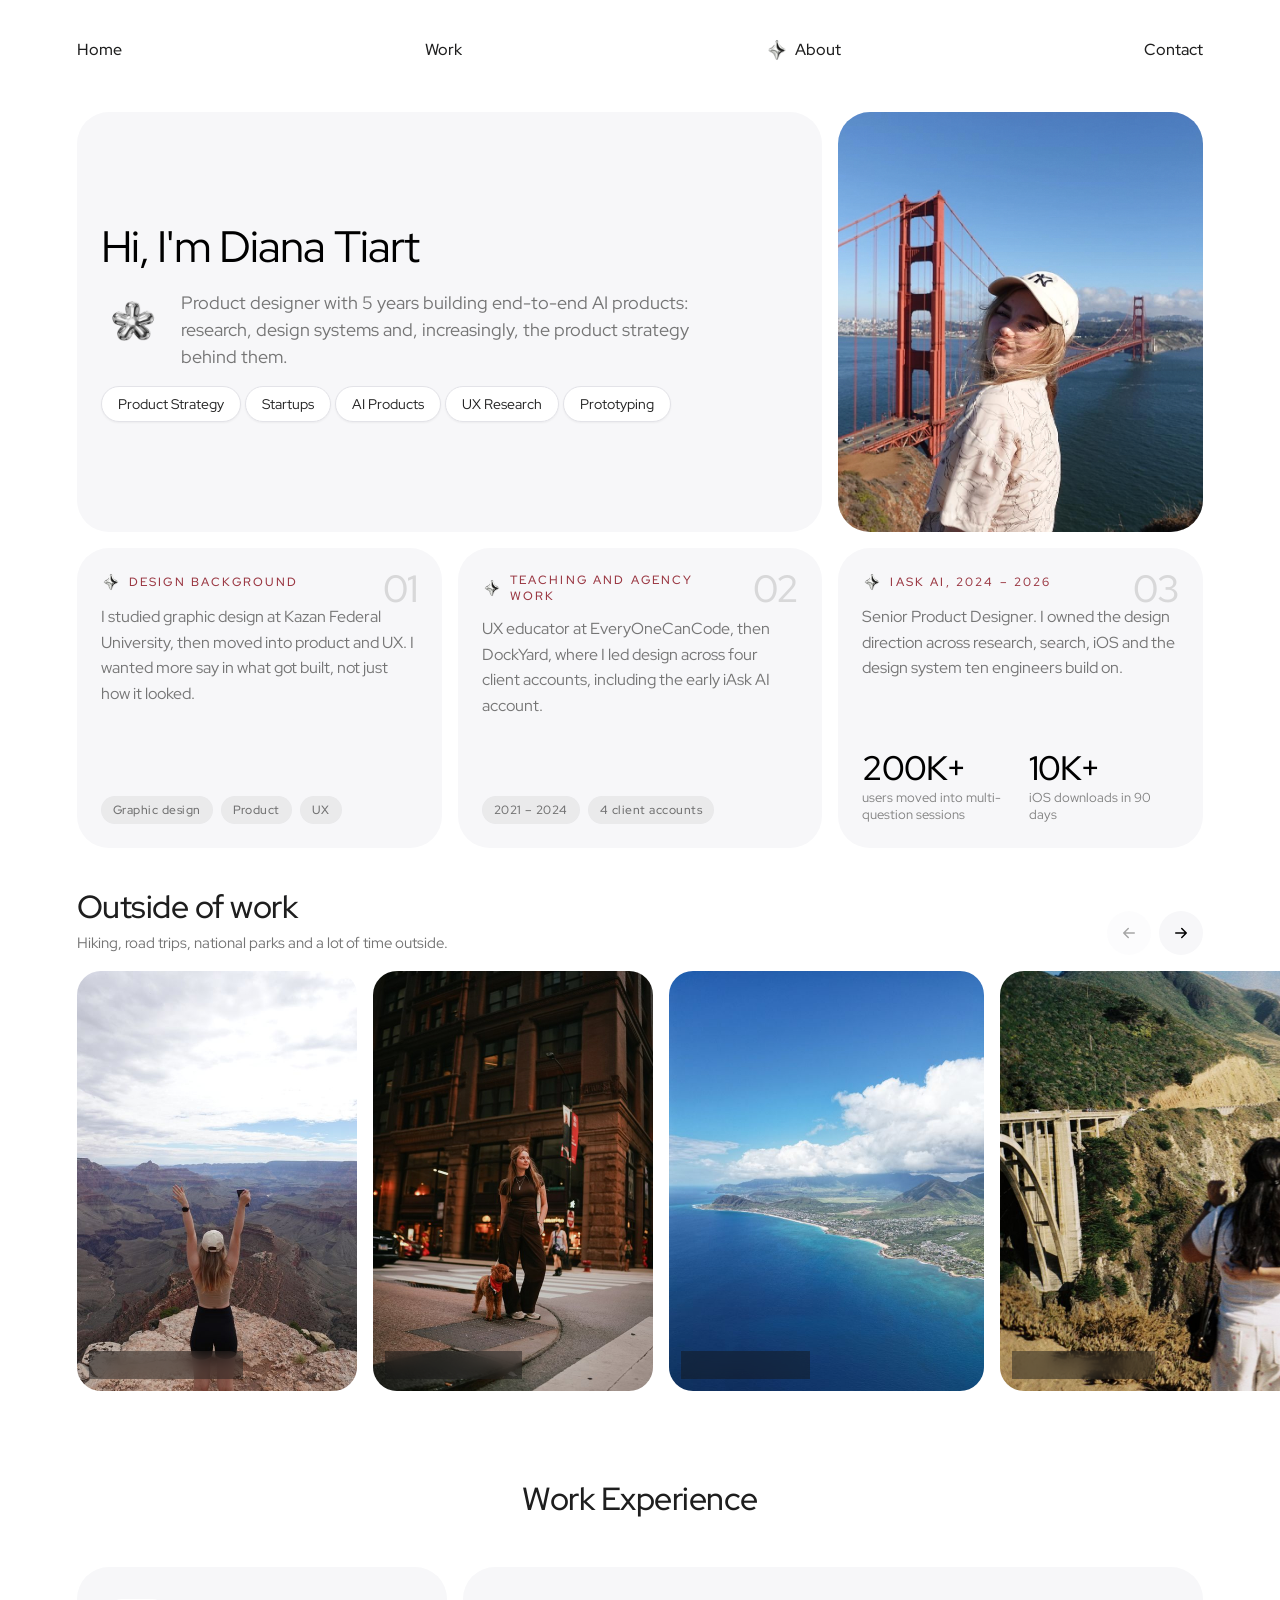
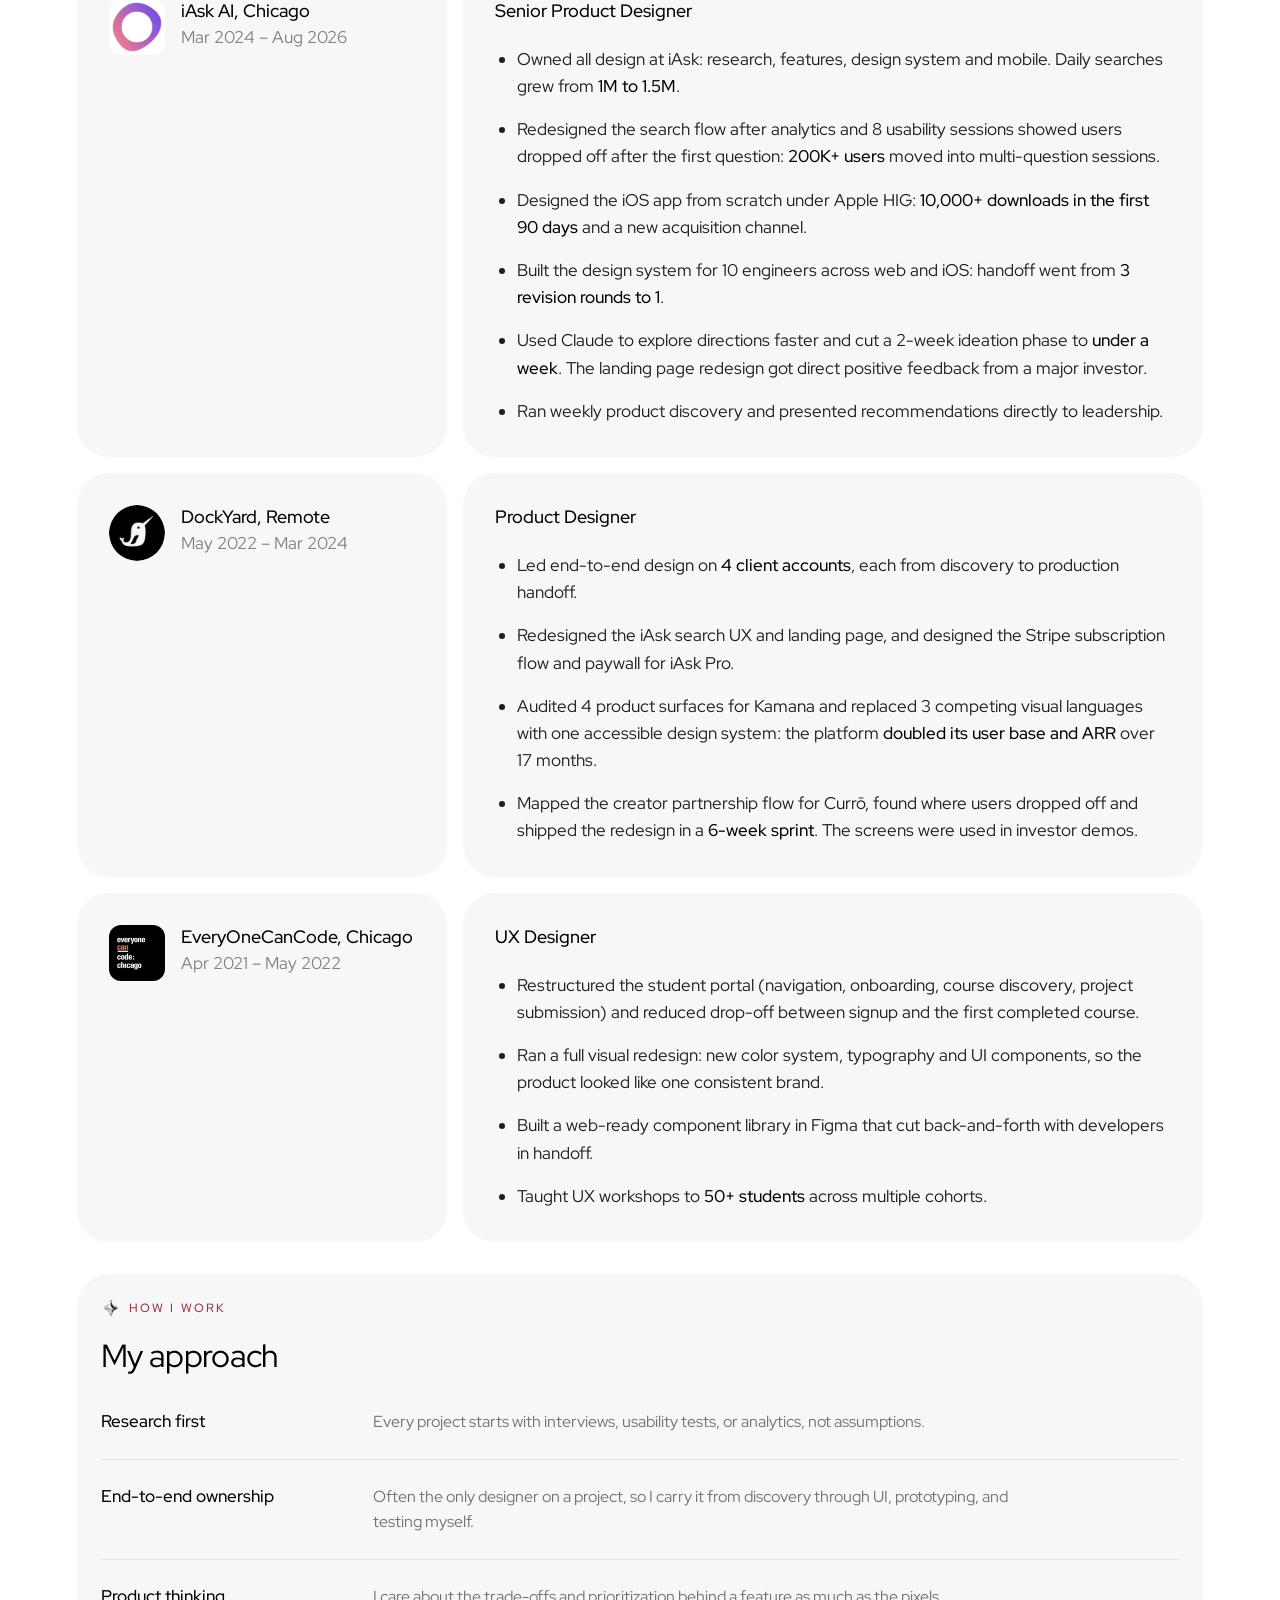
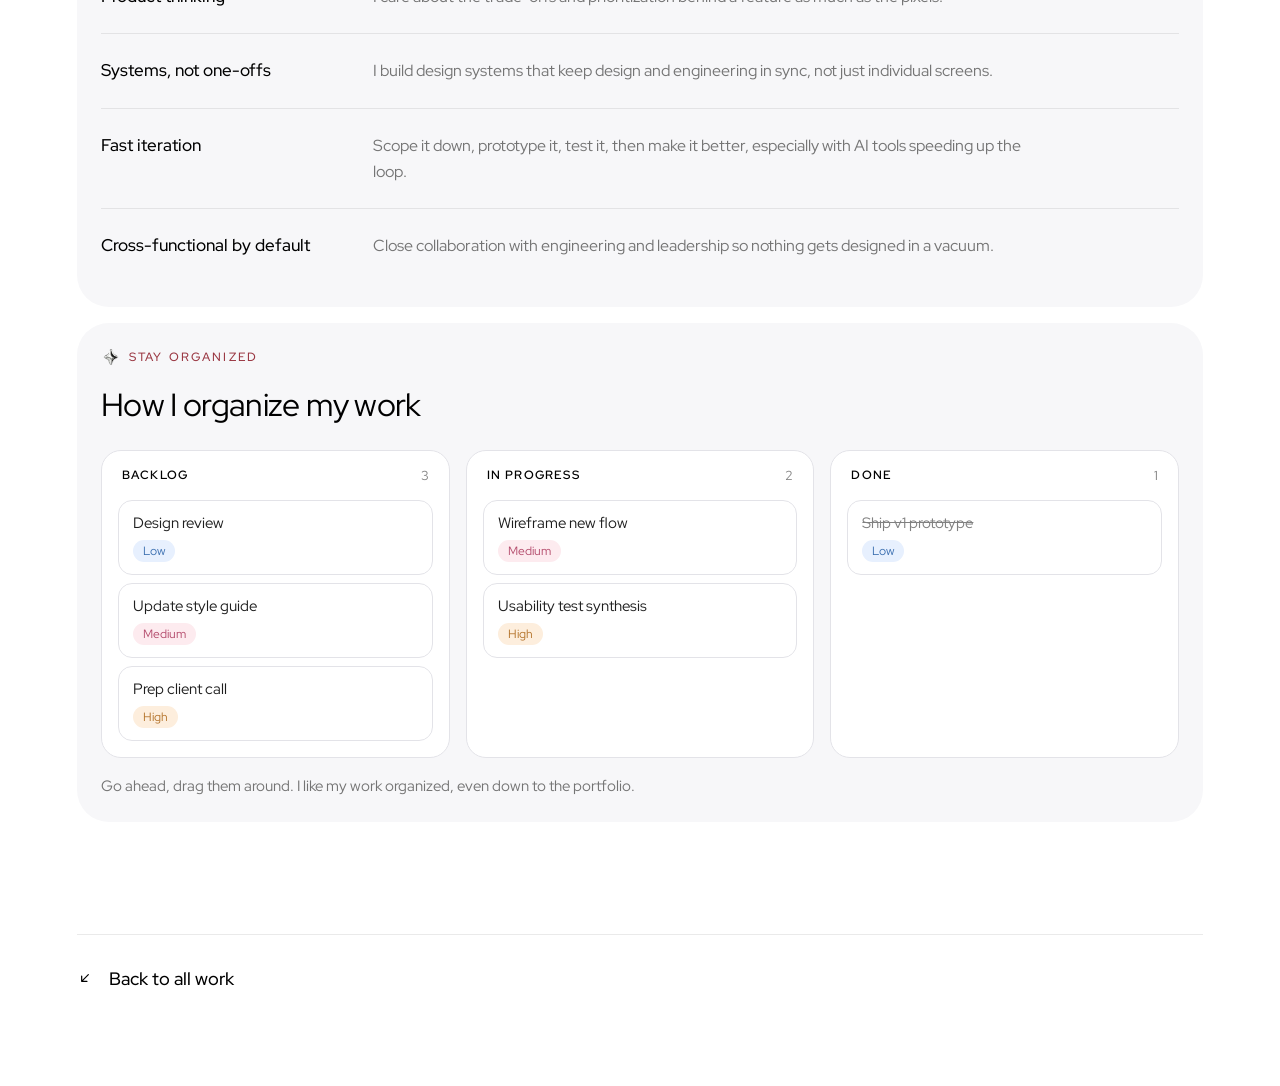
==== site/about.html @ 802a5ab9 "Add files via upload" ====
<!doctype html>
<html lang="en">
<head>
  <meta charset="UTF-8">
  <meta name="viewport" content="width=device-width, initial-scale=1">
  <title>About — Diana Tiart</title>
  <link rel="icon" type="image/png" href="assets/favicon.png">
  <meta property="og:type" content="website">
  <meta property="og:title" content="About — Diana Tiart">
  <meta property="og:description" content="Diana Tiart — Product Designer. My story, a few photos, and a timeline of where I've worked.">
  <meta name="description" content="Diana Tiart — Product Designer. My story, a few photos, and a timeline of where I've worked.">

  <link rel="preconnect" href="https://fonts.googleapis.com">
  <link rel="preconnect" href="https://fonts.gstatic.com" crossorigin>
  <link href="https://fonts.googleapis.com/css2?family=Red+Hat+Display:wght@400;500&display=swap" rel="stylesheet">

  <link rel="stylesheet" href="styles.css?v=198">
</head>
<body>
  <div class="grain" aria-hidden="true"></div>

  <header class="nav-wrap">
    <nav class="pill-nav">
      <a href="index.html#home" class="pill-nav__item">
        <span class="pill-nav__icon" aria-hidden="true"><img class="pill-nav__icon-img" src="assets/menu-star.png?v=2" alt="" width="24" height="24"></span>
        <span class="pill-nav__label"><span class="pill-nav__label-inner">Home</span><span class="pill-nav__label-inner" aria-hidden="true">Home</span></span>
      </a>
      <a href="work.html" class="pill-nav__item">
        <span class="pill-nav__icon" aria-hidden="true"><img class="pill-nav__icon-img" src="assets/menu-star.png?v=2" alt="" width="24" height="24"></span>
        <span class="pill-nav__label"><span class="pill-nav__label-inner">Work</span><span class="pill-nav__label-inner" aria-hidden="true">Work</span></span>
      </a>
      <a href="about.html" class="pill-nav__item is-active">
        <span class="pill-nav__icon" aria-hidden="true"><img class="pill-nav__icon-img" src="assets/menu-star.png?v=2" alt="" width="24" height="24"></span>
        <span class="pill-nav__label"><span class="pill-nav__label-inner">About</span><span class="pill-nav__label-inner" aria-hidden="true">About</span></span>
      </a>
      <a href="contact.html" class="pill-nav__item">
        <span class="pill-nav__icon" aria-hidden="true"><img class="pill-nav__icon-img" src="assets/menu-star.png?v=2" alt="" width="24" height="24"></span>
        <span class="pill-nav__label"><span class="pill-nav__label-inner">Contact</span><span class="pill-nav__label-inner" aria-hidden="true">Contact</span></span>
      </a>
    </nav>
  </header>

  <main>
    <section class="about-page">
      <div class="about-grid rise-group is-page-hero">

        <!-- Identity + portrait -->
        <div class="about-block about-block--identity span-4 rise" style="--d:80ms">
          <h1 class="about-identity__heading">Hi, I'm Diana Tiart</h1>
          <div class="about-tagline-row">
            <img class="about-icon" src="assets/about-glass-star.png" alt="" width="64" height="64">
            <p class="about-identity__sub">Product designer with 5 years building end-to-end AI products: research, design systems and, increasingly, the product strategy behind them.</p>
          </div>
          <div class="about-chips">
            <span class="about-chip">Product Strategy</span>
            <span class="about-chip">Startups</span>
            <span class="about-chip">AI Products</span>
            <span class="about-chip">UX Research</span>
            <span class="about-chip">Prototyping</span>
          </div>
        </div>

        <div class="about-block about-block--photo span-2 rise" style="--d:120ms">
          <img src="assets/diana-golden-gate.jpg?v=1" alt="Diana Tiart at the Golden Gate Bridge, San Francisco">
        </div>

        <!-- Story: three steps, colour-coded -->
        <div class="about-block about-block--step about-block--step-1 span-2 rise" style="--d:160ms">
          <span class="step__num" aria-hidden="true">01</span>
          <span class="about-block__eyebrow about-block__eyebrow--icon"><img src="assets/menu-star.png?v=2" alt="" width="20" height="20">Design background</span>
          <p class="about-block__text">I studied graphic design at Kazan Federal University, then moved into product and UX. I wanted more say in what got built, not just how it looked.</p>
          <div class="step__chips"><span>Graphic design</span><span>Product</span><span>UX</span></div>
        </div>

        <div class="about-block about-block--step about-block--step-2 span-2 rise" style="--d:200ms">
          <span class="step__num" aria-hidden="true">02</span>
          <span class="about-block__eyebrow about-block__eyebrow--icon"><img src="assets/menu-star.png?v=2" alt="" width="20" height="20">Teaching and agency work</span>
          <p class="about-block__text">UX educator at EveryOneCanCode, then DockYard, where I led design across four client accounts, including the early iAsk AI account.</p>
          <div class="step__chips"><span>2021 – 2024</span><span>4 client accounts</span></div>
        </div>

        <div class="about-block about-block--step about-block--step-3 span-2 rise" style="--d:240ms">
          <span class="step__num" aria-hidden="true">03</span>
          <span class="about-block__eyebrow about-block__eyebrow--icon"><img src="assets/menu-star.png?v=2" alt="" width="20" height="20">iAsk AI, 2024 – 2026</span>
          <p class="about-block__text">Senior Product Designer. I owned the design direction across research, search, iOS and the design system ten engineers build on.</p>
          <div class="step__stats">
            <div><strong>200K+</strong><span>users moved into multi-question sessions</span></div>
            <div><strong>10K+</strong><span>iOS downloads in 90 days</span></div>
          </div>
        </div>

        <!-- Life outside work: horizontal photo slider -->
        <div class="about-life span-6 rise" style="--d:300ms">
          <div class="about-life__head">
            <div>
              <h2 class="about-life__heading">Outside of work</h2>
              <p class="about-life__sub">Hiking, road trips, national parks and a lot of time outside.</p>
            </div>
            <div class="about-life__nav">
              <button type="button" class="life__btn" data-dir="-1" aria-label="Previous photos"><svg width="18" height="18" viewBox="0 0 24 24" fill="none" aria-hidden="true"><path d="M19 12H5M11 6l-6 6 6 6" stroke="currentColor" stroke-width="2" stroke-linecap="round" stroke-linejoin="round"/></svg></button>
              <button type="button" class="life__btn" data-dir="1" aria-label="Next photos"><svg width="18" height="18" viewBox="0 0 24 24" fill="none" aria-hidden="true"><path d="M5 12h14M13 6l6 6-6 6" stroke="currentColor" stroke-width="2" stroke-linecap="round" stroke-linejoin="round"/></svg></button>
            </div>
          </div>
          <div class="life__track" tabindex="0" role="group" aria-label="Photo slider">
            <figure class="life__item">
              <img src="assets/life-01.jpg?v=1" alt="Diana from behind with arms raised at the Grand Canyon" height="420" loading="lazy"><figcaption>Grand Canyon, Arizona</figcaption>
            </figure>
            <figure class="life__item">
              <img src="assets/life-09.jpg?v=1" alt="Diana in Chicago standing at a street corner with her dog Pluto in a red bandana" height="420" loading="lazy"><figcaption>Chicago, with Pluto</figcaption>
            </figure>
            <figure class="life__item">
              <img src="assets/life-02.jpg?v=1" alt="Aerial view of a Hawaiian coastline and mountains" height="420" loading="lazy"><figcaption>Hawaii from above</figcaption>
            </figure>
            <figure class="life__item">
              <img src="assets/life-03.jpg?v=1" alt="Two friends hugging in front of Bixby Bridge on the California coast" height="420" loading="lazy"><figcaption>Bixby Bridge, Big Sur</figcaption>
            </figure>
            <figure class="life__item">
              <img src="assets/life-04.jpg?v=1" alt="The green Na Pali cliffs seen from Kalalau Lookout, Kauai" height="420" loading="lazy"><figcaption>Kalalau Lookout, Kauai</figcaption>
            </figure>
            <figure class="life__item">
              <img src="assets/life-05.jpg?v=3" alt="Diana sitting on a boulder by the turquoise water of Lake Tahoe" height="420" loading="lazy"><figcaption>Lake Tahoe</figcaption>
            </figure>
            <figure class="life__item">
              <img src="assets/life-10.jpg?v=1" alt="Diana sitting on a granite ledge at Glacier Point with Half Dome glowing at sunset behind her" height="420" loading="lazy"><figcaption>Glacier Point, Yosemite</figcaption>
            </figure>
            <figure class="life__item">
              <img src="assets/life-06.jpg?v=1" alt="Pigeon Point lighthouse on a rocky cliff" height="420" loading="lazy"><figcaption>Pigeon Point, California</figcaption>
            </figure>
            <figure class="life__item">
              <img src="assets/life-07.jpg?v=1" alt="Two friends walking on a beach at sunset, shot on film" height="420" loading="lazy"><figcaption>California coast</figcaption>
            </figure>
            <figure class="life__item">
              <img src="assets/life-08.jpg?v=1" alt="Diana shielding her eyes from the sun on a lava field" height="420" loading="lazy"><figcaption>Big Island, Hawaii</figcaption>
            </figure>
          </div>
        </div>

        <!-- Work experience: two-card rows (company on the left, role and
             highlights on the right). Bullets are condensed from the resume; the logo tiles are placeholders until the real company
             logos are dropped in. -->
        <div class="about-experience span-6 rise" style="--d:340ms">
          <h2 class="about-experience__heading">Work Experience</h2>

          <article class="exp-row">
            <div class="exp-card exp-card--company">
              <span class="exp-logo exp-logo--iask"><img src="assets/logo-iask.png?v=1" alt="iAsk AI logo" width="56" height="56"></span>
              <div class="exp-company">
                <h3 class="exp-company__name">iAsk AI, Chicago</h3>
                <p class="exp-company__dates">Mar 2024 – Aug 2026</p>
              </div>
            </div>
            <div class="exp-card exp-card--role">
              <h3 class="exp-role">Senior Product Designer</h3>
              <ul class="exp-list">
              <li>Owned all design at iAsk: research, features, design system and mobile. Daily searches grew from <strong>1M to 1.5M</strong>.</li>
              <li>Redesigned the search flow after analytics and 8 usability sessions showed users dropped off after the first question: <strong>200K+ users</strong> moved into multi-question sessions.</li>
              <li>Designed the iOS app from scratch under Apple HIG: <strong>10,000+ downloads in the first 90 days</strong> and a new acquisition channel.</li>
              <li>Built the design system for 10 engineers across web and iOS: handoff went from <strong>3 revision rounds to 1</strong>.</li>
              <li>Used Claude to explore directions faster and cut a 2-week ideation phase to <strong>under a week</strong>. The landing page redesign got direct positive feedback from a major investor.</li>
              <li>Ran weekly product discovery and presented recommendations directly to leadership.</li>
            </ul>
            </div>
          </article>

          <article class="exp-row">
            <div class="exp-card exp-card--company">
              <span class="exp-logo exp-logo--dockyard"><img src="assets/logo-dockyard.png?v=1" alt="DockYard logo" width="56" height="56"></span>
              <div class="exp-company">
                <h3 class="exp-company__name">DockYard, Remote</h3>
                <p class="exp-company__dates">May 2022 – Mar 2024</p>
              </div>
            </div>
            <div class="exp-card exp-card--role">
              <h3 class="exp-role">Product Designer</h3>
              <ul class="exp-list">
              <li>Led end-to-end design on <strong>4 client accounts</strong>, each from discovery to production handoff.</li>
              <li>Redesigned the iAsk search UX and landing page, and designed the Stripe subscription flow and paywall for iAsk Pro.</li>
              <li>Audited 4 product surfaces for Kamana and replaced 3 competing visual languages with one accessible design system: the platform <strong>doubled its user base and ARR</strong> over 17 months.</li>
              <li>Mapped the creator partnership flow for Currō, found where users dropped off and shipped the redesign in a <strong>6-week sprint</strong>. The screens were used in investor demos.</li>
            </ul>
            </div>
          </article>

          <article class="exp-row">
            <div class="exp-card exp-card--company">
              <span class="exp-logo exp-logo--ecc"><img src="assets/logo-ecc.jpg?v=1" alt="EveryOneCanCode logo" width="56" height="56"></span>
              <div class="exp-company">
                <h3 class="exp-company__name">EveryOneCanCode, Chicago</h3>
                <p class="exp-company__dates">Apr 2021 – May 2022</p>
              </div>
            </div>
            <div class="exp-card exp-card--role">
              <h3 class="exp-role">UX Designer</h3>
              <ul class="exp-list">
              <li>Restructured the student portal (navigation, onboarding, course discovery, project submission) and reduced drop-off between signup and the first completed course.</li>
              <li>Ran a full visual redesign: new color system, typography and UI components, so the product looked like one consistent brand.</li>
              <li>Built a web-ready component library in Figma that cut back-and-forth with developers in handoff.</li>
              <li>Taught UX workshops to <strong>50+ students</strong> across multiple cohorts.</li>
            </ul>
            </div>
          </article>
        </div>

        <!-- How I work — design philosophy, laid out as a label/description
             list (Diana's reference: bohdana.design). Content drafted from
             what's already known about her actual workflow — hers to edit,
             not copied from that reference site. -->
        <div class="about-block about-block--philosophy span-6 rise" style="--d:360ms">
          <span class="about-block__eyebrow about-block__eyebrow--icon"><img src="assets/menu-star.png?v=2" alt="" width="20" height="20">How I Work</span>
          <h2 class="about-block__heading">My approach</h2>
          <div class="about-philosophy-list">
            <div class="about-philosophy-row">
              <span class="about-philosophy-row__label">Research first</span>
              <p class="about-philosophy-row__desc">Every project starts with interviews, usability tests, or analytics, not assumptions.</p>
            </div>
            <div class="about-philosophy-row">
              <span class="about-philosophy-row__label">End-to-end ownership</span>
              <p class="about-philosophy-row__desc">Often the only designer on a project, so I carry it from discovery through UI, prototyping, and testing myself.</p>
            </div>
            <div class="about-philosophy-row">
              <span class="about-philosophy-row__label">Product thinking</span>
              <p class="about-philosophy-row__desc">I care about the trade-offs and prioritization behind a feature as much as the pixels.</p>
            </div>
            <div class="about-philosophy-row">
              <span class="about-philosophy-row__label">Systems, not one-offs</span>
              <p class="about-philosophy-row__desc">I build design systems that keep design and engineering in sync, not just individual screens.</p>
            </div>
            <div class="about-philosophy-row">
              <span class="about-philosophy-row__label">Fast iteration</span>
              <p class="about-philosophy-row__desc">Scope it down, prototype it, test it, then make it better, especially with AI tools speeding up the loop.</p>
            </div>
            <div class="about-philosophy-row">
              <span class="about-philosophy-row__label">Cross-functional by default</span>
              <p class="about-philosophy-row__desc">Close collaboration with engineering and leadership so nothing gets designed in a vacuum.</p>
            </div>
          </div>
        </div>

        <!-- Interactive mini task-board — playful, drag-to-reorder demo of
             how she stays organized. Placeholder task names only (per
             Diana's call); nothing here persists after a page reload. -->
        <div class="about-block about-block--board span-6 rise" style="--d:400ms">
          <span class="about-block__eyebrow about-block__eyebrow--icon"><img src="assets/menu-star.png?v=2" alt="" width="20" height="20">Stay Organized</span>
          <h2 class="about-block__heading">How I organize my work</h2>
          <div class="mini-board" id="mini-board">
            <div class="mini-board__col">
              <div class="mini-board__col-head">
                <span class="mini-board__col-title">Backlog</span>
                <span class="mini-board__count">3</span>
              </div>
              <div class="mini-board__list">
                <div class="mini-board__card">
                  <span class="mini-board__card-title">Design review</span>
                  <span class="mini-board__tag mini-board__tag--low">Low</span>
                </div>
                <div class="mini-board__card">
                  <span class="mini-board__card-title">Update style guide</span>
                  <span class="mini-board__tag mini-board__tag--medium">Medium</span>
                </div>
                <div class="mini-board__card">
                  <span class="mini-board__card-title">Prep client call</span>
                  <span class="mini-board__tag mini-board__tag--high">High</span>
                </div>
              </div>
            </div>
            <div class="mini-board__col">
              <div class="mini-board__col-head">
                <span class="mini-board__col-title">In Progress</span>
                <span class="mini-board__count">2</span>
              </div>
              <div class="mini-board__list">
                <div class="mini-board__card">
                  <span class="mini-board__card-title">Wireframe new flow</span>
                  <span class="mini-board__tag mini-board__tag--medium">Medium</span>
                </div>
                <div class="mini-board__card">
                  <span class="mini-board__card-title">Usability test synthesis</span>
                  <span class="mini-board__tag mini-board__tag--high">High</span>
                </div>
              </div>
            </div>
            <div class="mini-board__col mini-board__col--done">
              <div class="mini-board__col-head">
                <span class="mini-board__col-title">Done</span>
                <span class="mini-board__count">1</span>
              </div>
              <div class="mini-board__list">
                <div class="mini-board__card mini-board__card--done">
                  <span class="mini-board__card-title">Ship v1 prototype</span>
                  <span class="mini-board__tag mini-board__tag--low">Low</span>
                </div>
              </div>
            </div>
          </div>
          <p class="about-block__text about-board-hint">Go ahead, drag them around. I like my work organized, even down to the portfolio.</p>
        </div>

        <div class="case-footer span-6 rise" style="--d:520ms">
          <a class="case-footer__next case-footer__next--back" href="work.html">
            <svg width="16" height="16" viewBox="0 0 24 24" fill="none"><path d="M7 17L17 7M17 7H9M17 7V15" stroke="currentColor" stroke-width="1.8" stroke-linecap="round" stroke-linejoin="round"/></svg>
            Back to all work
          </a>
        </div>

      </div>
    </section>
  </main>

  <script src="script.js?v=22"></script>
</body>
</html>
---- site/styles.css ----
/* ============================================================
   Diana Tiart — Portfolio
   Tokens pulled directly from her Figma file
   (figma.com/design/FyNgH7BnIw7esJynIFmMux — node 37:2147, 44:565)
   Fonts: Red Hat Display everywhere (content + nav)
   ============================================================ */

:root {
  --color-bg: #FFFFFF;
  --color-text: #1E1E1E;
  --color-text-black: #000000;
  --color-muted: #808080;
  --color-desc: #747474;
  --color-tile: #F7F7F9;
  --color-tile-hover: #EFEFF3;
  --color-media: #F2F1F0; /* work-card image/placeholder slot, from Figma */
  --color-accent-1: #F1567F; /* coral, gradient */
  --color-accent-2: #FCC178; /* peach, gradient */
  --color-sparkle: #993540;  /* from Diana's real star-menu.svg export */

  --radius-pill: 999px;
  --radius-tile: 32px;
  --radius-avatar: 8px;

  --ease: cubic-bezier(.22, 1, .36, 1);

  --space-1: 8px;
  --space-2: 16px;
  --space-3: 24px;
  --space-4: 32px;
  --space-5: 48px;
  --space-6: 64px;
  --space-7: 96px;

  --side-padding: clamp(24px, 6vw, 96px);
  --content-width: 1360px;
}

* { box-sizing: border-box; }

html { -webkit-text-size-adjust: 100%; }

body {
  margin: 0;
  background: var(--color-bg);
  color: var(--color-text);
  font-family: 'Red Hat Display', sans-serif;
  font-weight: 400;
  -webkit-font-smoothing: antialiased;
}

img { max-width: 100%; display: block; }

a { color: inherit; text-decoration: none; }

.muted { color: var(--color-muted); }

/* ---------- grain overlay ---------- */
.grain {
  position: fixed;
  inset: 0;
  z-index: 999;
  pointer-events: none;
  opacity: 0.05;
  mix-blend-mode: overlay;
  background-image: url("data:image/svg+xml,%3Csvg xmlns='http://www.w3.org/2000/svg' width='120' height='120'%3E%3Cfilter id='n'%3E%3CfeTurbulence type='fractalNoise' baseFrequency='0.9' numOctaves='2' stitchTiles='stitch'/%3E%3C/filter%3E%3Crect width='100%25' height='100%25' filter='url(%23n)'/%3E%3C/svg%3E");
}

/* ---------- nav ---------- */
.nav-wrap {
  position: fixed;
  top: 0;
  left: 0;
  right: 0;
  z-index: 100;
  padding: var(--space-3) var(--side-padding) 0;
  /* Opaque-ish backdrop so page content scrolling underneath the fixed nav
     doesn't visually bleed into the nav labels (Diana caught this on the
     case-study page, where the meta row scrolls right up under it) — a
     transparent fixed nav only "worked" before because whatever scrolled
     under it always had its own solid tile background. */
  background: rgba(255, 255, 255, 0.72);
  backdrop-filter: blur(16px);
  -webkit-backdrop-filter: blur(16px);
}

.pill-nav {
  max-width: var(--content-width);
  margin: 0 auto;
  display: flex;
  justify-content: space-between;
  align-items: center;
  padding: 14px 0;
}

.pill-nav__item {
  display: inline-flex;
  align-items: center;
  gap: 6px;
  padding: 0;
  font-family: 'Red Hat Display', sans-serif;
  font-weight: 500;
  font-size: 16px;
  color: var(--color-text);
}

.pill-nav__icon {
  display: none;
  flex-shrink: 0;
}

.pill-nav__icon-img {
  display: block;
  width: 24px;
  height: 24px;
}

.pill-nav__item.is-active .pill-nav__icon {
  display: inline-flex;
}

/* label "scroll up" hover — two stacked copies of the text, the whole
   stack shifts up by one line so the top copy leaves as the duplicate
   underneath it scrolls into its place */
.pill-nav__label {
  position: relative;
  display: inline-block;
  overflow: hidden;
  height: 1.2em;
  line-height: 1.2em;
}

.pill-nav__label-inner {
  display: block;
  transition: transform 420ms var(--ease);
}

.pill-nav__label-inner:last-child {
  position: absolute;
  top: 100%;
  left: 0;
}

.pill-nav__item:hover .pill-nav__label-inner {
  transform: translateY(-100%);
}

/* ---------- hero section ---------- */
.hero {
  position: relative;
  padding: 112px var(--side-padding) 24px;
}

.hero-row {
  max-width: var(--content-width);
  margin: 0 auto;
  display: grid;
  grid-template-columns: 1fr 1fr;
  gap: var(--space-2);
  align-items: stretch;
}

/* generic tile ---------------------------------------------------- */
.tile {
  position: relative;
  border-radius: var(--radius-tile);
  background: var(--color-tile);
  overflow: hidden;
}

.tile__title {
  font-size: 28px;
  letter-spacing: -0.5px;
  color: var(--color-text);
}

.tile__arrow {
  flex-shrink: 0;
  display: inline-flex;
  align-items: center;
  justify-content: center;
  width: 42px;
  height: 42px;
  border-radius: 50%;
  transition: transform 520ms var(--ease), background 520ms var(--ease);
}

.tile__arrow--solid {
  background: var(--color-text);
  color: #fff;
}

.tile__arrow--outline {
  background: transparent;
  color: var(--color-text);
  border: 1.5px solid var(--color-text);
  backdrop-filter: blur(8px);
}

.tile__arrow--muted {
  background: var(--color-tile-hover);
  color: var(--color-muted);
}

.tile:hover .tile__arrow {
  transform: translate(3px, -3px);
}

/* left — photo tile + identity card, stacked ----------------------- */
.hero-left {
  width: 672px;
  /* fills whatever vertical space is left below the nav+gap (112px) and
     above the hero's own bottom padding (24px) — so it always fits the
     viewport instead of a hardcoded guess */
  height: calc(100svh - 112px - 24px);
  display: flex;
  flex-direction: column;
  gap: var(--space-2);
}

.tile--hero-photo {
  position: relative;
  flex: 1 1 auto;
  min-height: 0;
}

.hero-photo-img {
  display: block;
  width: 100%;
  height: 100%;
  object-fit: cover;
}

.hero-photo-caption {
  position: absolute;
  left: 20px;
  bottom: 20px;
  z-index: 2;
  display: inline-flex;
  align-items: center;
  gap: 8px;
  padding: 8px 16px 8px 8px;
  border-radius: var(--radius-pill);
  background: #fff;
  box-shadow: 0 6px 18px rgba(30, 30, 30, 0.14);
  font-size: 14px;
  color: var(--color-text);
}

.hero-photo-caption__avatar {
  width: 22px;
  height: 22px;
  border-radius: 50%;
  object-fit: cover;
  flex-shrink: 0;
}

.tile--hero-text {
  flex: 0 0 auto;
  min-height: 176px;
  padding: 28px 32px;
  display: flex;
  flex-direction: column;
  justify-content: center;
  gap: var(--space-3);
}

.hero__heading {
  margin: 0 0 var(--space-3);
  font-weight: 400;
  font-size: 38px;
  line-height: 1.25;
  letter-spacing: -0.5px;
  white-space: nowrap;
}

.hero__sub {
  margin: 0;
  font-size: 22px;
  line-height: 1.4;
  color: var(--color-text);
  text-wrap: pretty;
}

/* right column ------------------------------------------------------ */
.hero-col {
  display: flex;
  flex-direction: column;
  gap: var(--space-2);
  /* match .tile--hero's height exactly (not just grid-stretch) so this
     column can never push the section taller than one screen — if content
     needs more room than this, .tile--work below shrinks to absorb it
     instead of the whole page growing past 100svh. */
  height: calc(100svh - 112px - 24px);
}

.tile--about {
  padding: var(--space-3);
  display: flex;
  flex-direction: column;
  justify-content: flex-start;
  gap: 20px;
  /* min-height, not height: 254px was clipping the chips row on real
     fonts (Red Hat Display's actual metrics run taller than my
     preview fallback) — overflow:hidden on .tile was silently
     deleting content that didn't fit. min-height keeps 254px as the
     floor but lets the card grow if content needs more room. */
  min-height: 254px;
  flex: 0 0 auto;
  transition: transform 620ms var(--ease), background 620ms var(--ease);
}

.tile--about:hover { background: var(--color-tile-hover); }

.about-head {
  position: relative;
  z-index: 2;
  display: flex;
  align-items: flex-start;
  justify-content: space-between;
}

.about-tagline-row {
  display: flex;
  align-items: center;
  gap: 16px;
}

.about-icon {
  width: 56px;
  height: 56px;
  object-fit: contain;
  flex-shrink: 0;
  transition: transform 620ms var(--ease);
}

.tile--about:hover .about-icon {
  transform: rotate(18deg) scale(1.1);
}

.about-tagline {
  margin: 0;
  font-family: 'Red Hat Display', sans-serif;
  font-weight: 400;
  font-size: 18px;
  line-height: 1.4;
  color: var(--color-desc);
}

.about-chips {
  display: flex;
  flex-wrap: wrap;
  gap: 4px;
}

.about-chip {
  padding: 8px 16px;
  border-radius: var(--radius-pill);
  background: #fff;
  border: 1px solid #E3E3E8;
  box-shadow: 0 1px 2px rgba(30, 30, 30, 0.05);
  font-family: 'Red Hat Display', sans-serif;
  font-weight: 400;
  font-size: 14px;
  color: var(--color-text);
  transition: transform 420ms var(--ease), box-shadow 420ms var(--ease);
}

/* staggered pop — each chip lifts a beat after the previous one */
.tile--about:hover .about-chip {
  transform: translateY(-4px);
  box-shadow: 0 6px 14px rgba(30, 30, 30, 0.1);
}

.tile--about:hover .about-chip:nth-child(1) { transition-delay: 0ms; }
.tile--about:hover .about-chip:nth-child(2) { transition-delay: 40ms; }
.tile--about:hover .about-chip:nth-child(3) { transition-delay: 80ms; }
.tile--about:hover .about-chip:nth-child(4) { transition-delay: 120ms; }
.tile--about:hover .about-chip:nth-child(5) { transition-delay: 160ms; }

.work-heading {
  display: flex;
  align-items: center;
  gap: 10px;
  margin-top: var(--space-1);
}

.hero-col > .work-heading:first-child { margin-top: 0; }

.work-heading__icon { display: inline-flex; }

.work-heading__icon-img {
  display: block;
  width: 26px;
  height: 26px;
}

.tile--work {
  padding: var(--space-3);
  display: flex;
  flex-direction: column;
  gap: 8px;
  /* fill fill — stretches to the column's full width, and grows to
     share any leftover vertical space with the other work card */
  align-self: stretch;
  flex: 1 1 auto;
  /* allow shrinking below content size — the safety valve that keeps
     .hero-col's fixed height from ever forcing the section to scroll */
  min-height: 0;
  transition: transform 620ms var(--ease), background 620ms var(--ease);
}

.tile--work:hover { background: var(--color-tile-hover); }

.work-card__head {
  display: flex;
  align-items: flex-start;
  justify-content: space-between;
  gap: var(--space-2);
}

/* scoped to .tile--work so this wins over the later, same-specificity
   .work-card__title rule used by the standalone work.html cards — the
   two share a class name but are visually different components */
.tile--work .work-card__title {
  font-family: 'Red Hat Display', sans-serif;
  font-weight: 400;
  font-size: 24px;
  letter-spacing: -0.8px;
  color: var(--color-text);
}

.work-card__desc {
  margin: 0;
  max-width: 274px;
  font-size: clamp(1rem, 1.2vw, 1.24rem);
  line-height: 1.35;
  color: var(--color-desc);
  text-wrap: pretty;
}

/* iOS App card — phone mockup bleeding off the top/bottom edge, cropped
   by .tile's overflow:hidden (same trick as the reference shot) */
.tile--work-ios { position: relative; }

.tile--work-ios .work-card__head {
  position: relative;
  z-index: 2;
}

.work-card__phone {
  position: absolute;
  right: 84px;
  /* 24px breathing room from the card's top edge — bottom is left free
     to bleed past the card and get cropped by its overflow:hidden */
  top: 24px;
  /* sized off the card's own height (not a fixed px) so it scales up/down
     together with the card at any viewport, instead of staying pinned
     at one size while the card around it grows or shrinks */
  height: 108%;
  width: auto;
  /* 100% resolves against the card's own box (its positioned ancestor) —
     reserve room for the 274px text column + its padding + the gap
     before the phone, so on narrower windows (card gets narrower, not
     just shorter) the phone shrinks instead of covering the text */
  max-width: calc(100% - 410px);
  z-index: 1;
  pointer-events: none;
  transition: transform 620ms var(--ease);
}

.tile--work-ios:hover .work-card__phone {
  transform: rotate(8deg);
}

/* Search & Growth card — real Figma-exported search-UI mockup (search.svg),
   positioned the same way the phone mockup bleeds into the iOS card. */
.tile--work-search { position: relative; overflow: hidden; }

.tile--work-search .work-card__head,
.tile--work-search .work-card__desc {
  position: relative;
  z-index: 2;
}

/* positioned to match the Figma reference exactly (node 37:1556, 100:2362):
   left = 24px padding + 274px text column + 14.92px gap = 312.92px;
   right = 80.92px clearance for the arrow button. Both fixed (the text
   column and button are fixed-px too), so width is whatever's left
   between them — shrinks gracefully instead of drifting into the text
   or the button on a narrower card. */
.search-mock-img {
  position: absolute;
  left: 312.92px;
  top: 24px;
  width: calc(100% - 393.84px);
  height: auto;
  z-index: 1;
  pointer-events: none;
  filter: drop-shadow(0 12px 28px rgba(30, 30, 30, 0.08));
  transition: transform 620ms var(--ease);
}

.tile--work-search:hover .search-mock-img {
  transform: scale(1.04);
}

/* ---------- motion ---------- */
.rise {
  opacity: 0;
  transform: translateY(28px);
  filter: blur(14px);
  transition:
    opacity 900ms var(--ease) var(--d, 0ms),
    transform 900ms var(--ease) var(--d, 0ms),
    filter 900ms var(--ease) var(--d, 0ms);
}

.is-in .rise {
  opacity: 1;
  transform: none;
  filter: blur(0);
}

@media (prefers-reduced-motion: reduce) {
  .rise { transition-duration: 1ms !important; }
}

/* ---------- Work page (node 37:2148 in Figma) ---------- */
.work-page {
  position: relative;
  padding: 112px var(--side-padding) 96px;
}

.work-page__inner {
  max-width: var(--content-width);
  margin: 0 auto;
  display: flex;
  flex-direction: column;
  align-items: center;
  gap: var(--space-3);
}

.work-page__heading {
  margin: 0;
  font-weight: 500;
  font-size: 32px;
  line-height: 56px;
  letter-spacing: -0.5px;
  color: var(--color-text);
  text-align: center;
}

.work-filters {
  display: flex;
  align-items: center;
  justify-content: center;
  flex-wrap: wrap;
  gap: var(--space-1);
}

.work-filter {
  appearance: none;
  border: 1px solid transparent;
  background: transparent;
  cursor: pointer;
  display: inline-flex;
  align-items: center;
  gap: 8px;
  height: 48px;
  padding: 0 24px;
  border-radius: var(--radius-pill);
  font-family: 'Red Hat Display', sans-serif;
  font-weight: 500;
  font-size: 16px;
  color: var(--color-text);
  opacity: 0.5;
  transition: opacity 420ms var(--ease), border-color 420ms var(--ease);
}

.work-filter:hover { opacity: 0.85; }

.work-filter.is-active {
  opacity: 1;
  border-color: #333;
}

.work-filter__icon {
  display: inline-flex;
  color: var(--color-sparkle);
}

.work-grid {
  width: 100%;
  display: flex;
  flex-direction: column;
  row-gap: var(--space-4);
  margin-top: var(--space-3);
}

.work-row {
  display: flex;
  column-gap: var(--space-2);
}

/* work-card reuses .tile (radius/bg/overflow) — this adds its own layout */
.work-card {
  display: flex;
  flex-direction: column;
  flex: 1 1 0%;
  min-width: 0;
  gap: 28px;
  height: 600px;
  padding: var(--space-4);
  transition: transform 620ms var(--ease), background 620ms var(--ease);
}

.work-card--fixed {
  flex: 0 0 750px;
  width: 750px;
}

.work-card--fill {
  flex: 1 1 auto;
}

.work-card:hover { background: var(--color-tile-hover); }

/* locked project card (e.g. Kamana) — not yet ready to show, so it drops
   the hover highlight and arrow-lift that normally signal "click me". */
.work-card--locked {
  cursor: default;
}

.work-card--locked:hover { background: var(--color-tile); }

.work-card--locked:hover .tile__arrow { transform: none; }

.work-card__lock-badge {
  position: absolute;
  top: var(--space-2);
  right: var(--space-2);
  display: flex;
  align-items: center;
  justify-content: center;
  width: 36px;
  height: 36px;
  border-radius: 50%;
  background: rgba(30, 30, 30, 0.07);
  color: var(--color-muted);
}

.work-card__media {
  position: relative;
  flex: 1 1 auto;
  min-height: 0;
  border-radius: 24px;
  background: var(--color-media);
  overflow: hidden;
}

.work-card__media--video video {
  position: absolute;
  inset: 0;
  width: 100%;
  height: 100%;
  object-fit: cover;
  display: block;
}

.work-card__media--image {
  background: transparent;
}

/* app screenshot as a card cover: fills the frame, shown whole (contain) so the
   product's header buttons aren't cropped */
.work-card__media--screen {
  background: var(--color-media);
}

.work-card__media--screen img {
  position: absolute;
  inset: 0;
  width: 100%;
  height: 100%;
  object-fit: cover;
  object-position: left top;
  display: block;
}

.work-card__media--placeholder {
  display: flex;
  align-items: center;
  justify-content: center;
  flex-direction: column;
  gap: var(--space-2);
  background: transparent;
}

.work-card__media-icon {
  width: 100px;
  height: 100px;
  --poster-color: transparent;
  background-color: transparent;
}

.work-card__media-caption {
  font-size: 14px;
  font-weight: 600;
  letter-spacing: 0.1em;
  text-transform: uppercase;
  color: var(--color-sparkle);
}

.work-card__phone-img {
  position: absolute;
  left: 50%;
  top: 50%;
  transform: translate(-50%, -50%);
  height: 94%;
  width: auto;
  pointer-events: none;
  transition: transform 620ms var(--ease);
}

.work-card:hover .work-card__phone-img {
  transform: translate(-50%, -50%) rotate(6deg);
}

.work-card__divider {
  height: 1px;
  width: 100%;
  background: rgba(30, 30, 30, 0.09);
}

.work-card__foot {
  display: flex;
  align-items: flex-start;
  justify-content: space-between;
  gap: var(--space-2);
}

.work-card__text {
  display: flex;
  flex-direction: column;
  gap: 8px;
  max-width: 472px;
}

.work-card__title {
  margin: 0;
  font-family: 'Red Hat Display', sans-serif;
  font-weight: 400;
  font-size: 24px;
  letter-spacing: -0.8px;
  color: var(--color-text-black);
}

.work-card .work-card__desc {
  max-width: none;
  font-size: 19.8px;
}

.work-card__arrow {
  width: 64px;
  height: 64px;
}

/* ---------- Case study pages (e.g. iask-search.html) ---------- */
.case-page {
  position: relative;
  padding: 112px var(--side-padding) var(--space-7);
}

/* floating right-side table of contents — only shown once there's enough
   dead gutter beside the 720px reading column to hold it without crowding
   (see .case-inner comment above on why that gutter exists) */
.case-toc {
  position: fixed;
  top: 50%;
  right: clamp(24px, 3vw, 64px);
  transform: translateY(-50%);
  z-index: 20;
  display: flex;
  flex-direction: column;
  gap: 14px;
}

.case-toc__link {
  position: relative;
  padding-left: 24px;
  font-size: 13px;
  font-weight: 500;
  color: var(--color-muted);
  white-space: nowrap;
  transition: color 320ms var(--ease);
}

.case-toc__link::before {
  content: '';
  position: absolute;
  left: 0;
  top: 50%;
  width: 12px;
  height: 1px;
  background: currentColor;
  opacity: 0.4;
  transform: translateY(-50%);
  transition: width 320ms var(--ease), opacity 320ms var(--ease), background 320ms var(--ease);
}

.case-toc__link:hover { color: var(--color-text); }

.case-toc__link.is-active {
  color: var(--color-text-black);
}

.case-toc__link.is-active::before {
  width: 24px;
  opacity: 1;
  background: var(--color-sparkle);
}

@media (max-width: 1080px) {
  .case-toc { display: none; }
}

.case-inner {
  /* Scoped narrower than --content-width on purpose: this page is a single
     reading column, so centering it at 1360px would leave a huge dead gutter
     on the right — Diana flagged this 2026-08-20. Centering the COLUMN, not
     the text (headings/body stay left-aligned throughout), so this doesn't
     reintroduce the AI-RULES CMP-01 "centred column" pattern — that rule
     bans centre text-align, not a centered container.

     Width is 720px, matching .case-section/.case-feature below (not 880,
     which only matched the hero heading's own cap) — Diana caught that the
     880 box left full-width elements (meta strip, tags, stats, and their
     hairline dividers) visibly wider than the AI-RULES-capped 62ch body
     paragraphs (~586px rendered), so the dividers read as floating past
     where the text actually ended. 720 keeps everything — divider width,
     meta strip, stats grid — much closer to true text width without
     stretching paragraphs past their readability cap (2026-08-20). */
  max-width: 720px;
  margin: 0 auto;
}

.case-crumb {
  display: inline-flex;
  align-items: center;
  gap: 6px;
  font-size: 14px;
  font-weight: 500;
  color: var(--color-muted);
  margin-bottom: var(--space-4);
  transition: color 320ms var(--ease);
}

.case-crumb:hover { color: var(--color-text); }

.case-crumb svg { flex-shrink: 0; transform: rotate(180deg); }

.case-tags {
  display: flex;
  align-items: center;
  gap: var(--space-2);
  flex-wrap: wrap;
  margin: 0 0 var(--space-3);
}

.case-tag {
  display: inline-flex;
  align-items: center;
  height: 32px;
  padding: 0 16px;
  border-radius: var(--radius-pill);
  border: 1px solid #333;
  font-size: 13px;
  font-weight: 500;
  color: var(--color-text);
  white-space: nowrap;
}

.case-tag--muted {
  border-color: transparent;
  background: var(--color-tile);
  color: var(--color-desc);
}

.case-hero__heading {
  max-width: 880px;
  margin: 0 0 var(--space-3);
  font-weight: 500;
  font-size: clamp(2.2rem, 4vw, 3.2rem);
  line-height: 1.05;
  letter-spacing: -0.03em;
  color: var(--color-text-black);
  text-wrap: balance;
  hyphens: none;
}

.case-hero__sub {
  max-width: 62ch;
  margin: 0;
  font-size: 19px;
  line-height: 1.55;
  color: var(--color-desc);
  text-wrap: pretty;
}

.case-meta {
  display: flex;
  flex-wrap: wrap;
  /* was --space-5 (48px): with 4 items (Role/Company/Timeline/Tools) that
     overflowed the 720px column by ~8px and wrapped Tools onto its own
     line — --space-4 keeps room to breathe while fitting all four on one
     line at this width (Diana flagged the wrap 2026-09-22). */
  gap: var(--space-4);
  margin-top: var(--space-5);
  padding-top: var(--space-3);
  border-top: 1px solid rgba(30, 30, 30, 0.09);
}

.case-meta__item { display: flex; flex-direction: column; gap: 6px; }

.case-meta__label {
  font-size: 12px;
  text-transform: uppercase;
  letter-spacing: 0.18em;
  color: var(--color-muted);
}

.case-meta__value {
  font-size: 15px;
  color: var(--color-text);
}

/* generic reading section — editorial column, left-aligned (not centered,
   per AI-RULES CMP-01) so it never reads as the default centered layout */
.case-section {
  max-width: 720px;
  margin: var(--space-7) 0 0;
  /* Clears the fixed .nav-wrap (~76px tall) when a TOC link scrollIntoViews
     this section to viewport y:0 — otherwise the opaque nav now covers the
     eyebrow/heading it used to just show through. */
  scroll-margin-top: 120px;
}

.case-section__eyebrow {
  display: block;
  font-size: 12px;
  font-weight: 500;
  text-transform: uppercase;
  letter-spacing: 0.18em;
  color: var(--color-sparkle);
  margin: 0 0 var(--space-1);
}

.case-section__heading {
  margin: 0 0 var(--space-2);
  font-weight: 500;
  font-size: clamp(1.5rem, 2.4vw, 2rem);
  line-height: 1.15;
  letter-spacing: -0.02em;
  color: var(--color-text-black);
  text-wrap: balance;
}

.case-section p {
  margin: 0 0 var(--space-2);
  font-size: 17px;
  line-height: 1.65;
  color: var(--color-desc);
  text-wrap: pretty;
  max-width: 62ch;
}

.case-section p:last-child { margin-bottom: 0; }

/* plain hairline rule between two sections, same treatment as .case-meta's
   top border — used where a section used to end on a media block and now
   needs its own visual break instead (e.g. iask-ios.html subscription →
   outcome, once that section's placeholder image was removed). */
.case-divider {
  max-width: 720px;
  margin: var(--space-7) auto 0;
  border-top: 1px solid rgba(30, 30, 30, 0.09);
}

/* short, bold problem statement right under the heading — lets someone
   grasp the problem without reading the full paragraph (Diana's request:
   surface the problem/goal immediately, keep the rest as optional detail) */
.case-lede {
  font-size: 19px;
  line-height: 1.55;
  font-weight: 500;
  color: var(--color-text-black);
}

/* goal callout — pulled out of the paragraph so it's scannable at a glance */
.case-goal {
  display: flex;
  flex-direction: column;
  gap: 6px;
  max-width: 62ch;
  margin: 0 0 var(--space-2);
  padding: var(--space-2) var(--space-3);
  background: var(--color-tile);
  border-left: 3px solid var(--color-sparkle);
  border-radius: 4px;
}

.case-goal__label {
  font-size: 12px;
  font-weight: 600;
  letter-spacing: 0.12em;
  text-transform: uppercase;
  color: var(--color-sparkle);
}

.case-goal__text {
  margin: 0;
  font-size: 16px;
  line-height: 1.5;
  color: var(--color-text-black);
}

/* content-gap callout — flags a spot where real input is still needed
   instead of guessing at a fact. Same honesty as .case-media--placeholder
   below, just for text: dashed border keeps it from reading as a finished,
   confident claim. */
.case-note--todo {
  display: flex;
  flex-direction: column;
  gap: 6px;
  max-width: 62ch;
  margin: var(--space-2) 0;
  padding: var(--space-2) var(--space-3);
  background: var(--color-tile);
  border: 1px dashed rgba(30, 30, 30, 0.25);
  border-radius: 4px;
}

.case-note--todo__label {
  font-size: 12px;
  font-weight: 600;
  letter-spacing: 0.12em;
  text-transform: uppercase;
  color: var(--color-muted);
}

.case-note--todo__text {
  margin: 0;
  font-size: 15px;
  line-height: 1.5;
  color: var(--color-muted);
}

/* short labeled flow line (e.g. "Keyword → Analysis → Brief → Writing →
   Editor") — sits between the solution callout and its explanation */
.case-flow {
  margin: var(--space-2) 0;
  font-size: 15px;
  font-weight: 500;
  letter-spacing: 0.01em;
  color: var(--color-muted);
}

/* numbered findings list — §8-safe alternative to bullet dots */
.case-findings {
  display: flex;
  flex-direction: column;
  gap: var(--space-3);
  margin: var(--space-3) 0 var(--space-4);
}

.case-finding {
  display: flex;
  gap: var(--space-3);
  align-items: flex-start;
}

.case-finding__index {
  flex-shrink: 0;
  font-size: 14px;
  font-weight: 500;
  color: var(--color-muted);
  padding-top: 2px;
}

.case-finding p {
  margin: 0;
  font-size: 16px;
  line-height: 1.55;
  color: var(--color-text);
  max-width: 56ch;
}

/* explanation + its own image, stacked — one step at a time so nobody has
   to scroll between a screenshot and the text describing it */
.case-steps {
  display: flex;
  flex-direction: column;
  gap: var(--space-5);
  margin: var(--space-4) 0;
}

.case-step .case-media {
  margin-top: var(--space-2);
  min-height: 0;
}

/* feature blocks — the "show thinking" units */
.case-feature {
  max-width: 720px;
  margin: var(--space-7) 0 0;
  padding-top: var(--space-5);
  border-top: 1px solid rgba(30, 30, 30, 0.09);
}

.case-feature__media,
.case-media {
  margin-top: var(--space-4);
  border-radius: var(--radius-tile);
  background: var(--color-media);
  overflow: hidden;
  display: flex;
  align-items: center;
  justify-content: center;
  min-height: 320px;
}

.case-feature__media img,
.case-media img {
  max-height: 520px;
  width: auto;
  margin: var(--space-4) 0;
}

/* generic media placeholder — swap for a real screenshot/video, keeps the
   gray box from reading as a bug while the section has no asset yet */
.case-media--placeholder {
  flex-direction: column;
  gap: var(--space-1);
}

.case-media__label {
  font-size: 14px;
  font-weight: 500;
  color: var(--color-muted);
}

.case-media__sub {
  font-size: 13px;
  color: var(--color-muted);
}

/* real image, shown at full width instead of the default centered/
   height-capped treatment (that default suits a portrait placeholder,
   not a wide screenshot like this one) */
.case-media--image img {
  width: 100%;
  height: auto;
  max-height: none;
  margin: 0;
}

/* wrapper for an image + its caption, used when a screenshot needs a
   small label (e.g. naming which step of an iteration it shows). Plain
   background, no border-radius/overflow-hidden — unlike .case-media, so
   the caption renders as text below the card, not inside its tinted,
   rounded-corner box. */
.case-media-item {
  display: flex;
  flex-direction: column;
  gap: var(--space-1);
}

.case-media-item .case-media {
  margin-top: 0;
}

/* breathing room between a compare slider and the media that follows it */
.case-compare + .case-media-item {
  margin-top: var(--space-6);
}

p.case-media-caption {
  display: block;
  margin: 0;
  padding: 0 2px;
  font-size: 13px;
  font-weight: 400;
  color: var(--color-muted);
  max-width: none;
}

/* two real screenshots shown side by side (Feature 02 — sticky input +
   related-questions module) instead of stacked full-width */
.case-media-grid {
  display: grid;
  grid-template-columns: 1fr;
  gap: var(--space-2);
  margin-top: var(--space-4);
  align-items: start;
}

.case-media-grid .case-media {
  margin-top: 0;
  min-height: 0;
}

.case-media__label {
  font-size: 13px;
  font-weight: 500;
  color: var(--color-muted);
}

/* real video (e.g. Outcome section's flow walkthrough), same full-width
   treatment as .case-media--image */
.case-media--video video {
  width: 100%;
  height: auto;
  max-height: none;
  margin: 0;
  display: block;
}

/* before/after compare slider — Feature 01 (search entry redesign). Two
   stacked panels ("before" full-size underneath, "after" clipped on top);
   a native <input type="range"> is stretched invisibly over the whole box
   and drives the clip-path, so dragging, touch and keyboard (arrow keys
   once focused) all come for free instead of hand-rolled pointer events.
   Swap the two .case-compare__panel divs for <img> tags once real
   before/after screenshots exist — everything else keeps working. */
/* title block that introduces the before/after slider, so it reads as its
   own interactive comparison and not as one more screenshot */
.case-compare-intro {
  margin-top: var(--space-6);
  padding-top: var(--space-4);
  border-top: 1px solid rgba(30, 30, 30, 0.09);
}

.case-compare-intro__title {
  margin: 0;
  font-size: 22px;
  font-weight: 500;
  line-height: 1.25;
  color: var(--color-text, #1e1e1e);
}

.case-compare-intro__hint {
  margin: var(--space-1) 0 0;
  font-size: 15px;
  color: var(--color-muted);
}

.case-compare-intro + .case-compare {
  margin-top: var(--space-3);
}

.case-compare {
  position: relative;
  margin-top: var(--space-4);
  border-radius: var(--radius-tile);
  background: var(--color-media);
  overflow: hidden;
  /* Matches the before/after screenshots' own ratio so both images fill
     the box edge-to-edge and stay pixel-aligned as the slider moves. */
  aspect-ratio: 4 / 3;
}

.case-compare__panel {
  position: absolute;
  inset: 0;
}

.case-compare__panel--after {
  clip-path: inset(0 0 0 50%);
}

.case-compare__panel img {
  position: absolute;
  inset: 0;
  width: 100%;
  height: 100%;
  object-fit: cover;
  pointer-events: none;
}

.case-compare__label {
  position: absolute;
  top: var(--space-2);
  font-size: 12px;
  font-weight: 600;
  letter-spacing: 0.04em;
  text-transform: uppercase;
  color: var(--color-muted);
  background: rgba(255, 255, 255, 0.85);
  padding: 5px 12px;
  border-radius: 999px;
}

.case-compare__label--before { left: var(--space-2); }
.case-compare__label--after { right: var(--space-2); }

.case-compare__handle-line {
  position: absolute;
  top: 0;
  bottom: 0;
  left: 50%;
  width: 2px;
  background: #fff;
  transform: translateX(-50%);
  pointer-events: none;
  box-shadow: 0 0 0 1px rgba(30, 30, 30, 0.08);
}

.case-compare__handle-grip {
  position: absolute;
  top: 50%;
  left: 50%;
  width: 40px;
  height: 40px;
  border-radius: 50%;
  background: var(--color-sparkle);
  color: #fff;
  display: flex;
  align-items: center;
  justify-content: center;
  transform: translate(-50%, -50%);
  pointer-events: none;
  box-shadow: 0 6px 18px rgba(30, 30, 30, 0.2);
}

.case-compare__range {
  position: absolute;
  inset: 0;
  width: 100%;
  height: 100%;
  margin: 0;
  cursor: ew-resize;
  opacity: 0;
  -webkit-appearance: none;
  appearance: none;
}

.case-compare__range::-webkit-slider-thumb {
  -webkit-appearance: none;
  width: 40px;
  height: 40px;
}

.case-compare__range::-moz-range-thumb {
  width: 40px;
  height: 40px;
  border: none;
}

/* results / stats strip — plain hairline dividers, no left-border accent
   (AI-RULES §8 bans the notification-card coloured stub). Unused as of
   2026-09-22: every case page now uses the grouped .case-results layout
   below instead (iask-platform.html was the last holdout). Left in place
   in case a future ungrouped stats strip is wanted again. */
.case-stats {
  display: grid;
  grid-template-columns: repeat(4, 1fr);
  margin-top: var(--space-7);
  background: var(--color-tile);
  border-radius: var(--radius-tile);
}

.case-stat {
  padding: var(--space-4) var(--space-3);
  border-left: 1px solid rgba(30, 30, 30, 0.09);
}

.case-stat:first-child { border-left: none; }

.case-stat__value {
  display: flex;
  align-items: center;
  flex-wrap: wrap;
  gap: 0.15em;
  font-weight: 500;
  font-size: clamp(1.5rem, 2.6vw, 2.4rem);
  letter-spacing: -0.02em;
  color: var(--color-text-black);
  margin-bottom: 6px;
}

/* Inline before/after arrow (e.g. "12% → 34%") — an SVG, not the banned
   keyboard-glyph arrow (AI-RULES §8). Sized in em so it scales with the
   clamp() above; muted so digits stay the visual focus. */
.case-stat__arrow {
  width: 0.55em;
  height: 0.55em;
  flex-shrink: 0;
  color: var(--color-muted);
}

.case-stat__label {
  font-size: 14px;
  line-height: 1.4;
  color: var(--color-desc);
}

/* results, grouped variant — first used on iask-search.html, now on every
   case page's Results section: grouped by which feature or phase drove
   them, rather than one flat 4-up strip, so the numbers keep their story
   instead of floating loose. Fully separate classes from .case-stat*
   above. No left-border accent stub (AI-RULES §8 bans that
   notification-card look) — the grouping itself carries the visual
   interest. */
.case-results {
  display: grid;
  grid-template-columns: 1fr 1fr;
  gap: var(--space-2);
  margin-top: var(--space-7);
  /* Same nav-clearance fix as .case-section — #results is a TOC scroll
     target too, but doesn't share that class. */
  scroll-margin-top: 120px;
}

.case-result-group {
  padding: var(--space-4);
  background: var(--color-tile);
  border-radius: var(--radius-tile);
  transition: background 420ms var(--ease), transform 420ms var(--ease);
}

.case-result-group:hover {
  background: var(--color-tile-hover);
  transform: translateY(-3px);
}

.case-result-group__label {
  display: block;
  font-size: 12px;
  font-weight: 500;
  text-transform: uppercase;
  letter-spacing: 0.14em;
  color: var(--color-sparkle);
  margin-bottom: var(--space-3);
}

.case-result-group__stats {
  display: grid;
  grid-template-columns: 1fr 1fr;
}

.case-result-group__stats--single {
  grid-template-columns: 1fr;
}

.case-result-stat {
  padding: 0 var(--space-3);
  border-left: 1px solid rgba(30, 30, 30, 0.09);
}

.case-result-stat:first-child {
  padding-left: 0;
  border-left: none;
}

.case-result-stat__value {
  display: flex;
  align-items: center;
  gap: 0.1em;
  font-weight: 500;
  font-size: clamp(1.75rem, 3.2vw, 2.75rem);
  letter-spacing: -0.02em;
  color: var(--color-text-black);
  margin-bottom: 6px;
}

/* Small diagonal "up" glyph before each number — an SVG, not the banned
   keyboard-glyph arrow (AI-RULES §8) — ties each stat back to the same
   arrow motif used on tile/crumb affordances elsewhere on the site, so
   the growth reads as part of the same visual language rather than a
   decorative add-on. Sized down from the tile arrows since it sits
   inline with large type. */
.case-result-stat__trend {
  flex-shrink: 0;
  width: 0.5em;
  height: 0.5em;
  color: var(--color-sparkle);
}

.case-result-stat__label {
  font-size: 14px;
  line-height: 1.4;
  color: var(--color-desc);
}

.case-footer {
  margin-top: var(--space-7);
  padding-top: var(--space-4);
  border-top: 1px solid rgba(30, 30, 30, 0.09);
  display: flex;
  align-items: center;
  justify-content: space-between;
  gap: var(--space-3);
  flex-wrap: wrap;
}

.case-footer__next {
  display: inline-flex;
  align-items: center;
  gap: var(--space-2);
  font-size: 18px;
  font-weight: 500;
  color: var(--color-text-black);
}

/* footer nav arrow — same diagonal glyph as the crumb/tile arrows, an SVG
   rather than a typed "←"/"→" character (AI-RULES §8 bans keyboard-glyph
   arrows in copy, even a plain one). Unrotated = forward ("go to next
   case"), --back rotates it to match the crumb's "return" direction. */
.case-footer__next svg { flex-shrink: 0; }
.case-footer__next--back svg { transform: rotate(180deg); }

/* Short viewport (window height, not width) — .hero-col's cards get
   squeezed by the fixed 100svh budget and the description/mockup start
   clipping against .tile's overflow:hidden. Below this height, drop
   them and keep just the title + arrow so nothing looks cut off
   (Diana flagged the clipped "Selected Work" cards on a short window,
   2026-09-22). */
@media (max-height: 800px) {
  .tile--work .work-card__desc,
  .search-mock-img,
  .work-card__phone {
    display: none;
  }
}

/* ---------- About page — bento block layout ----------
   Diana's call (2026-09-26): the first draft read as another case study
   (narrow reading column, right-side TOC) and she wanted the homepage's
   asymmetric tile/bento feel instead — "распредели информацию по блокам,
   как на хомпейдже". So this page drops .case-page/.case-inner entirely
   and reuses the generic .tile chrome (rounded corner, --color-tile bg)
   at the full --content-width grid, same width as the homepage hero row,
   not the 720px case-study column. Headings/body stay left-aligned inside
   each block per AI-RULES CMP-01 either way. */
.about-page {
  position: relative;
  padding: 112px var(--side-padding) var(--space-7);
}

.about-grid {
  max-width: var(--content-width);
  margin: 0 auto;
  display: grid;
  grid-template-columns: repeat(6, 1fr);
  gap: var(--space-2);
}

.about-grid .span-2 { grid-column: span 2; }
.about-grid .span-3 { grid-column: span 3; }
.about-grid .span-4 { grid-column: span 4; }
.about-grid .span-6 { grid-column: span 6; }

/* shared block chrome — same visual language as .tile--about/.tile--work
   (rounded, tinted, lifts to --color-tile-hover on hover) */
.about-block {
  position: relative;
  border-radius: var(--radius-tile);
  background: var(--color-tile);
  overflow: hidden;
  padding: var(--space-3);
  display: flex;
  flex-direction: column;
  gap: var(--space-1);
  transition: background 620ms var(--ease);
}

.about-block:hover { background: var(--color-tile-hover); }

/* photo blocks bleed edge-to-edge instead — hovering them shouldn't tint
   the image, so they opt back out of the hover/padding above */
.about-block--photo {
  padding: 0;
  min-height: 220px;
}

.about-block--photo:hover { background: var(--color-tile); }

.about-block--photo img {
  width: 100%;
  height: 100%;
  min-height: inherit;
  object-fit: cover;
  display: block;
}

/* identity block — the big "who I am" card, same role .tile--hero plays
   on the homepage but laid flat instead of full-viewport-height */
.about-block--identity {
  justify-content: center;
  gap: var(--space-2);
  min-height: 420px;
}

.about-block--identity .about-block__eyebrow { margin-bottom: 2px; }

/* reuses the homepage's icon+tagline row and its glossy glass-star icon
   (assets/about-glass-star.png) — same hover pop, just re-scoped since
   this card isn't a .tile--about */
.about-block--identity .about-tagline-row { align-items: flex-start; }

/* sized up from the homepage's 56px default (2026-09-26 pass) — scoped
   here rather than changed on .about-icon itself, so the homepage tile
   this class was built for isn't affected */
.about-block--identity .about-icon {
  width: 64px;
  height: 64px;
}

.about-block--identity:hover .about-icon {
  transform: rotate(18deg) scale(1.1);
}

.about-identity__heading {
  margin: 0;
  font-weight: 400;
  font-size: clamp(2rem, 3.4vw, 2.75rem);
  line-height: 1.15;
  letter-spacing: -0.02em;
  color: var(--color-text-black);
}

.about-identity__sub {
  margin: 0;
  max-width: 46ch;
  font-size: 18px;
  line-height: 1.5;
  color: var(--color-desc);
}

.about-block__eyebrow {
  display: block;
  font-size: 12px;
  font-weight: 500;
  text-transform: uppercase;
  letter-spacing: 0.18em;
  color: var(--color-sparkle);
}

/* eyebrow variant carrying the small glossy sparkle (assets/menu-star.png)
   used as a repeating accent — same icon the nav uses, echoed down the
   page so the "glossy icon" motif shows up more than once, per Diana's
   2026-09-26 note ("на протяжении всей страницы... глянцевые иконки") */
.about-block__eyebrow--icon {
  display: inline-flex;
  align-items: center;
  gap: 8px;
}

/* sized up from the first pass (2026-09-26) — Diana flagged the sparkle
   as "there but basically invisible" at 12px; 20px reads as a real accent
   instead of a rounding artifact next to the eyebrow text */
.about-block__eyebrow--icon img {
  display: block;
  flex-shrink: 0;
  width: 20px;
  height: 20px;
}

.about-block__title {
  margin: 0;
  font-size: 17px;
  font-weight: 500;
  color: var(--color-text-black);
}

.about-block p.about-block__text {
  margin: 0;
  font-size: 15px;
  line-height: 1.6;
  color: var(--color-desc);
}

/* story + personal blocks read at a normal-tile height, not the identity
   block's tall min-height */
.about-block--story,
.about-block--personal {
  min-height: 240px;
  justify-content: flex-start;
}

.about-block--personal .about-chips { margin-top: auto; }

/* combined work + education timeline, replacing the earlier three-card
   row — Diana wanted this to actually read as a timeline, not cards
   (2026-09-26). Markers reuse the same glossy sparkle as the eyebrow
   icons above, connected by a hairline rail like a real timeline.
   Sized up a second pass the same day — bigger markers, bigger titles,
   more air between entries, so the block reads as a highlight instead
   of fine print. */
.about-block--timeline { justify-content: flex-start; }

/* gap between the "Timeline" eyebrow and the first bullet — third pass,
   2026-09-26: Diana wanted breathing room here specifically, not just
   between entries */
.about-mini-timeline {
  list-style: none;
  margin: var(--space-3) 0 0;
  padding: 0;
  display: flex;
  flex-direction: column;
}

.about-mini-timeline__item {
  display: flex;
  gap: 18px;
  padding-bottom: var(--space-4);
}

.about-mini-timeline__item:last-child { padding-bottom: 0; }

.about-mini-timeline__rail {
  flex-shrink: 0;
  width: 26px;
  position: relative;
  display: flex;
  justify-content: center;
}

.about-mini-timeline__marker {
  width: 26px;
  height: 26px;
  object-fit: contain;
  position: relative;
  z-index: 1;
}

.about-mini-timeline__item:not(:last-child) .about-mini-timeline__rail::after {
  content: '';
  position: absolute;
  top: 26px;
  bottom: calc(-1 * var(--space-4));
  left: 50%;
  width: 1px;
  background: rgba(30, 30, 30, 0.14);
  transform: translateX(-50%);
}

.about-mini-timeline__content {
  display: flex;
  flex-direction: column;
  gap: 5px;
  min-width: 0;
  padding-top: 3px;
}

.about-mini-timeline__title {
  font-size: 21px;
  font-weight: 500;
  color: var(--color-text-black);
}

.about-mini-timeline__meta {
  font-size: 16px;
  color: var(--color-muted);
}

/* ---------- Contact page (contact.html) ----------
   Its own page: centered heading plus one plaque per channel (email,
   LinkedIn). Same bento chrome as the rest of the site (.tile color,
   --radius-tile, hover tint); eyebrow reuses .about-block__eyebrow. */
.contact-page {
  position: relative;
  min-height: 100svh;
  padding: 112px var(--side-padding) var(--space-6);
  display: flex;
  align-items: center;
  justify-content: center;
}

.contact-inner {
  width: 100%;
  max-width: 540px;
  display: flex;
  flex-direction: column;
  gap: var(--space-2);
}

.contact-heading {
  margin: 0 0 var(--space-3);
  text-align: center;
  font-weight: 400;
  font-size: clamp(2.25rem, 5vw, 3.75rem);
  letter-spacing: -0.03em;
  color: var(--color-text-black);
}

.contact-block {
  position: relative;
  border-radius: var(--radius-tile);
  background: var(--color-tile);
  overflow: hidden;
  padding: var(--space-3);
  min-height: 132px;
  display: flex;
  flex-direction: column;
  justify-content: center;
  align-items: center;
  text-align: center;
  gap: 10px;
  transition: background 620ms var(--ease);
}

.contact-block:hover { background: var(--color-tile-hover); }

.contact-link {
  display: inline-flex;
  align-items: center;
  gap: 10px;
  align-self: center;
  font-size: clamp(1.05rem, 2.2vw, 1.3rem);
  font-weight: 500;
  color: var(--color-text-black);
  word-break: break-word;
}

.contact-link svg {
  flex-shrink: 0;
  transition: transform 520ms var(--ease);
}

.contact-block:hover .contact-link svg {
  transform: translate(3px, -3px);
}

/* the whole plaque is the link, so the hit area matches what you see */
.contact-link::after {
  content: "";
  position: absolute;
  inset: 0;
}

@media (max-width: 720px) {
  .contact-block { min-height: 120px; padding: var(--space-3); }
}

/* ---------- About page — "How I Work" + mini task board ----------
   Added 2026-09-26 at Diana's request, referencing bohdana.design for
   layout/interaction ideas only — content and copy below are original,
   drafted from what's already known about her actual workflow, not
   copied from that reference site. */

/* shared secondary heading for these full-width blocks — same treatment
   as .contact-heading/.about-identity__heading but its own class per the
   site's per-block-type convention (each of those three is intentionally
   separate, not a shared base). */
.about-block__heading {
  margin: 0;
  font-weight: 400;
  font-size: clamp(1.5rem, 2.6vw, 2rem);
  letter-spacing: -0.02em;
  color: var(--color-text-black);
}

.about-block--philosophy,
.about-block--board {
  gap: var(--space-2);
}

.about-philosophy-list {
  display: flex;
  flex-direction: column;
  margin-top: var(--space-1);
}

.about-philosophy-row {
  display: flex;
  align-items: baseline;
  gap: var(--space-4);
  padding: var(--space-3) 0;
  border-top: 1px solid rgba(30, 30, 30, 0.09);
}

.about-philosophy-row:first-child {
  border-top: none;
  padding-top: var(--space-1);
}

.about-philosophy-row__label {
  flex: 0 0 240px;
  font-size: 17px;
  font-weight: 500;
  color: var(--color-text-black);
}

.about-philosophy-row__desc {
  margin: 0;
  flex: 1 1 auto;
  max-width: 62ch;
  font-size: 16px;
  line-height: 1.6;
  color: var(--color-desc);
}

/* mini task board — playful drag-to-reorder demo, no backend/persistence;
   state resets on reload. Drag is implemented with Pointer Events (not
   native HTML5 drag/drop) specifically so it also works on touch, since
   this is meant to be seen on mobile too. See script.js. */
.mini-board {
  display: grid;
  grid-template-columns: repeat(3, 1fr);
  gap: var(--space-2);
  margin-top: var(--space-1);
}

.mini-board__col {
  background: #fff;
  border: 1px solid #E3E3E8;
  border-radius: 20px;
  padding: var(--space-2);
  display: flex;
  flex-direction: column;
  gap: var(--space-2);
}

.mini-board__col-head {
  display: flex;
  align-items: center;
  justify-content: space-between;
  padding: 0 4px;
}

.mini-board__col-title {
  font-size: 12px;
  font-weight: 600;
  text-transform: uppercase;
  letter-spacing: 0.1em;
  color: var(--color-text-black);
}

.mini-board__count {
  font-size: 13px;
  color: var(--color-muted);
}

.mini-board__list {
  display: flex;
  flex-direction: column;
  gap: 8px;
  min-height: 64px;
  flex: 1;
}

.mini-board__card {
  background: #fff;
  border: 1px solid #E3E3E8;
  border-radius: 14px;
  padding: 12px 14px;
  display: flex;
  flex-direction: column;
  gap: 8px;
  cursor: grab;
  /* stops the browser from scrolling the page while a touch-drag is in
     progress on this card — required for the pointer-based drag in
     script.js to work on mobile */
  touch-action: none;
  transition: box-shadow 220ms var(--ease);
}

.mini-board__card:hover { box-shadow: 0 4px 14px rgba(30, 30, 30, 0.08); }

.mini-board__card.is-dragging {
  opacity: 0.55;
  cursor: grabbing;
  box-shadow: 0 10px 24px rgba(30, 30, 30, 0.16);
}

.mini-board__card-title { font-size: 14.5px; color: var(--color-text); }

.mini-board__card--done .mini-board__card-title {
  text-decoration: line-through;
  color: var(--color-muted);
}

.mini-board__tag {
  align-self: flex-start;
  font-size: 12px;
  padding: 3px 10px;
  border-radius: var(--radius-pill);
}

.mini-board__tag--low { background: #E7F0FE; color: #3B6FB0; }
.mini-board__tag--medium { background: #FDEBEF; color: #B3496A; }
.mini-board__tag--high { background: #FDEEDD; color: #B4732A; }

.about-board-hint { margin-top: 2px; }

/* ---------- responsive ----------
   Desktop-first per current iteration — mobile layout intentionally
   not tuned yet, coming after the desktop version is locked. */
@media (max-width: 900px) {
  .hero-row { grid-template-columns: 1fr; }
  .hero-left { width: 100%; height: auto; }
  .tile--hero-photo { min-height: 320px; }
  .tile--hero-text { min-height: 0; padding: 24px; }
  .work-row { flex-direction: column; row-gap: var(--space-4); }
  .work-card--fixed { width: 100%; flex: 1 1 auto; }
  .case-stats { grid-template-columns: 1fr 1fr; }
  .case-stat:nth-child(3) { border-left: none; }
  .case-results { grid-template-columns: 1fr; }
  .case-media-grid { grid-template-columns: 1fr; }
  .about-grid { grid-template-columns: 1fr; }
  .about-grid .span-2,
  .about-grid .span-3,
  .about-grid .span-4,
  .about-grid .span-6 {
    grid-column: span 1;
  }
  .about-block--photo { min-height: 320px; }
  .about-block--identity { min-height: 0; }
  .about-philosophy-row { flex-direction: column; gap: 6px; }
  .about-philosophy-row__label { flex-basis: auto; }
  .mini-board { grid-template-columns: 1fr; }
}

/* user persona card — "Who it's for" in the SEO Article Generator case.
   A summary of the primary user, built from the research findings; no
   invented name, age, photo or quote. */
.persona {
  display: grid;
  grid-template-columns: minmax(220px, 280px) 1fr;
  gap: 0;
  margin: var(--space-3) 0 0;
  background: var(--color-tile);
  border-radius: var(--radius-tile);
  overflow: hidden;
}

.persona__side {
  display: flex;
  flex-direction: column;
  gap: 6px;
  padding: var(--space-4);
  background: linear-gradient(160deg, rgba(241, 86, 127, 0.10), rgba(252, 193, 120, 0.16));
}

.persona__avatar {
  display: flex;
  align-items: center;
  justify-content: center;
  width: 88px;
  height: 88px;
  margin-bottom: var(--space-2);
  border-radius: 24px;
  background: #fff;
  color: var(--color-sparkle);
}

.persona__label,
.persona__eyebrow,
.persona__flow-label {
  font-size: 12px;
  font-weight: 600;
  letter-spacing: 0.12em;
  text-transform: uppercase;
  color: var(--color-sparkle);
}

.persona__role {
  margin: 0;
  font-size: 24px;
  font-weight: 500;
  line-height: 1.2;
  color: var(--color-text-black);
}

.persona__context {
  margin: 0;
  font-size: 15px;
  line-height: 1.4;
  color: var(--color-desc);
}

.persona__flow {
  display: flex;
  flex-direction: column;
  gap: var(--space-1);
  margin-top: var(--space-3);
}

.persona__flow-label {
  color: var(--color-muted);
  letter-spacing: 0.08em;
}

.persona__chips {
  display: flex;
  flex-wrap: wrap;
  gap: 6px;
}

.persona__chip {
  padding: 6px 12px;
  border-radius: var(--radius-pill);
  background: #fff;
  font-size: 13px;
  color: var(--color-text);
}

.persona__main {
  display: flex;
  flex-direction: column;
  gap: var(--space-3);
  padding: var(--space-4);
}

.persona__block {
  display: flex;
  flex-direction: column;
  gap: 6px;
}

.persona__block p {
  margin: 0;
  font-size: 16px;
  line-height: 1.5;
  color: var(--color-text-black);
}

.persona__list {
  margin: 0;
  padding: 0;
  list-style: none;
  display: flex;
  flex-direction: column;
  gap: 6px;
}

.persona__list li {
  position: relative;
  padding-left: 18px;
  font-size: 16px;
  line-height: 1.5;
  color: var(--color-text-black);
}

.persona__list li::before {
  content: "";
  position: absolute;
  left: 0;
  top: 0.65em;
  width: 6px;
  height: 6px;
  border-radius: 50%;
  background: var(--color-sparkle);
}

@media (max-width: 720px) {
  .persona { grid-template-columns: 1fr; }
  .persona__side, .persona__main { padding: var(--space-3); }
}

/* competitor comparison table */
.visually-hidden { position: absolute; width: 1px; height: 1px; overflow: hidden; clip: rect(0 0 0 0); white-space: nowrap; }
.case-matrix-wrap {
  margin: var(--space-3) 0 var(--space-1);
  overflow-x: auto;
  -webkit-overflow-scrolling: touch;
  background: var(--color-tile);
  border-radius: 20px;
}
.case-matrix {
  width: 100%;
  min-width: 0;
  table-layout: fixed;
  border-collapse: collapse;
  font-size: 13px;
  line-height: 1.35;
}
.case-matrix th, .case-matrix td {
  padding: 12px 4px;
  text-align: center;
  vertical-align: middle;
  border-bottom: 1px solid rgba(0,0,0,0.07);
}
.case-matrix thead th {
  font-size: 12px;
  font-weight: 600;
  letter-spacing: 0.04em;
  color: var(--color-muted);
  letter-spacing: 0;
  overflow-wrap: anywhere;
}
.case-matrix tbody th {
  text-align: left;
  font-weight: 500;
  color: var(--color-text-black);
  padding-left: var(--space-2);
  width: 29%;
}
.case-matrix tbody tr:last-child th, .case-matrix tbody tr:last-child td { border-bottom: 0; }
.case-matrix .is-yes { color: #2f7d4f; font-size: 17px; font-weight: 700; }
.case-matrix .is-unknown { color: var(--color-muted); font-weight: 600; }
.case-matrix .is-text { color: var(--color-desc); font-size: 12px; }
.case-matrix__ours { background: rgba(153,53,64,0.08); }
.case-matrix thead .case-matrix__ours { color: var(--color-sparkle); }
.case-matrix .case-matrix__ours.is-text { color: var(--color-sparkle); font-weight: 600; }
.case-matrix__note { margin: 0 0 var(--space-2); font-size: 13px; color: var(--color-muted); }
@media (max-width: 720px) {
  .case-matrix { min-width: 640px; }
}

/* solves chip under a step caption */
.case-step__solves {
  display: inline-block;
  margin-top: 6px;
  padding: 3px 10px;
  font-size: 12px;
  font-weight: 600;
  letter-spacing: 0.02em;
  color: var(--color-sparkle);
  background: rgba(153,53,64,0.08);
  border-radius: var(--radius-pill);
}

/* brand kit: logo + palette */
.brand-kit {
  display: flex;
  align-items: center;
  gap: var(--space-3);
  margin: var(--space-3) 0 0;
  padding: var(--space-3);
  background: var(--color-tile);
  border-radius: var(--radius-tile);
}
.brand-kit__logo { width: 86px; height: 86px; flex: none; }
.brand-kit__swatches {
  list-style: none;
  margin: 0;
  padding: 0;
  display: grid;
  grid-template-columns: repeat(6, 1fr);
  gap: 8px;
  flex: 1;
}
.brand-kit__swatches li {
  position: relative;
  height: 86px;
  border-radius: 14px;
  background: var(--c);
  border: var(--b, 0);
}
.brand-kit__swatches span {
  position: absolute;
  left: 8px;
  bottom: 6px;
  font-size: 10px;
  font-weight: 600;
  letter-spacing: 0.02em;
  color: #fff;
}
.brand-kit__swatches li:last-child span { color: var(--color-muted); }
@media (max-width: 720px) {
  .brand-kit { flex-direction: column; align-items: flex-start; }
  .brand-kit__swatches { width: 100%; grid-template-columns: repeat(3, 1fr); }
}

.case-finding__body { display: flex; flex-direction: column; align-items: flex-start; }
.case-finding__body p { margin: 0; }

.case-step .case-media--placeholder { min-height: 220px; flex-direction: column; gap: 4px; }

/* screen gallery, no captions */
.case-gallery {
  display: grid;
  grid-template-columns: 1fr;
  gap: var(--space-2);
  margin-top: var(--space-3);
}
.case-gallery .case-media { margin-top: 0; min-height: 0; }
@media (max-width: 720px) {
  .case-gallery { grid-template-columns: 1fr; }
}

/* context tiles */
.case-context { display: grid; grid-template-columns: repeat(3, 1fr); gap: var(--space-2); margin-top: var(--space-3); }
.case-context__tile { padding: var(--space-3); background: var(--color-tile); border-radius: 24px; }
.case-context__label { display: block; margin-bottom: 8px; font-size: 12px; font-weight: 600; letter-spacing: 0.12em; text-transform: uppercase; color: var(--color-sparkle); }
.case-context__tile p { margin: 0; font-size: 16px; line-height: 1.45; color: var(--color-text-black); }

/* gap -> decision fragments */
.decisions { display: grid; grid-template-columns: 1fr 1fr; gap: var(--space-4) var(--space-2); margin-top: var(--space-4); align-items: start; }
.decision { margin: 0; }
.decision--wide { grid-column: 1 / -1; }
.decision .case-media { margin-top: 0; min-height: 0; }
.decision figcaption { display: flex; flex-direction: column; gap: 2px; padding: 12px 4px 0; }
.decision__gap { font-size: 12px; font-weight: 600; letter-spacing: 0.04em; color: var(--color-muted); }
.decision__text { font-size: 15px; line-height: 1.4; color: var(--color-text-black); }
@media (max-width: 720px) {
  .case-context { grid-template-columns: 1fr; }
  .decisions { grid-template-columns: 1fr; }
}

/* dark band: page background eases to navy behind the screens block */
body { transition: background-color 700ms var(--ease); }
.nav-wrap { transition: background-color 700ms var(--ease); }
.pill-nav__item, .case-section__eyebrow, .case-toc__link { transition: color 700ms var(--ease); }
body.is-dark-bg { background-color: #18181E; }
body.is-dark-bg .nav-wrap { background: rgba(24, 24, 30, 0.72); }
body.is-dark-bg .pill-nav__item { color: #f3f4fb; }
body.is-dark-bg .case-toc__link { color: rgba(243, 244, 251, 0.5); }
body.is-dark-bg .case-toc__link:hover,
body.is-dark-bg .case-toc__link.is-active { color: #f3f4fb; }
body.is-dark-bg [data-dark-section] .case-section__eyebrow { color: rgba(243, 244, 251, 0.7); }
[data-dark-section] { padding-top: var(--space-7); padding-bottom: var(--space-7); }
@media (prefers-reduced-motion: reduce) {
  body, .nav-wrap, .pill-nav__item, .case-section__eyebrow, .case-toc__link { transition: none; }
}

/* dark band now wraps Brand + Screens: light text inside while it is on */
.case-section__heading, .case-section p, .case-media__label { transition: color 700ms var(--ease); }
body.is-dark-bg [data-dark-section] .case-section__heading { color: #f3f4fb; }
body.is-dark-bg [data-dark-section] .case-section > p { color: rgba(243, 244, 251, 0.75); }

/* hero image that breaks out of the 720px reading column; text stays narrow */
.case-media--wide {
  --w: calc(100vw - 2 * var(--side-padding));
  width: var(--w);
  margin-left: calc(50% - var(--w) / 2);
}
@media (min-width: 1081px) {
  .case-media--wide { --w: min(1080px, calc(100vw - 340px)); }
}

/* key-word emphasis, used the same way across a case */
.case-section p strong, .case-goal__text strong, .persona p strong { font-weight: 500; color: var(--color-text-black); }
body.is-dark-bg [data-dark-section] .case-section p strong { color: #fff; }

/* persona: compact details list in the side column, hairline between main blocks */
.persona__list--small li { font-size: 14px; line-height: 1.4; color: var(--color-desc); }
.persona__list--small li::before { top: 0.55em; width: 5px; height: 5px; }
.persona__main .persona__block + .persona__block { padding-top: var(--space-3); border-top: 1px solid rgba(0,0,0,.08); }
.persona li strong { font-weight: 500; color: var(--color-text-black); }

/* competitor table: text-column width, labels wrap to at most two lines */
.case-matrix { font-size: 14px; }
.case-matrix th, .case-matrix td { padding: 16px 6px; }
.case-matrix thead th { font-size: 13px; }
.case-matrix thead th:first-child { width: 31%; }
.case-matrix tbody th { width: 31%; padding-left: var(--space-3); font-size: 14px; line-height: 1.35; }
.case-matrix .is-text { font-size: 13px; }
.case-matrix .is-yes { font-size: 18px; }
@media (max-width: 720px) {
  .case-matrix { min-width: 640px; }
}
.case-matrix thead th { white-space: nowrap; padding-left: 2px; padding-right: 2px; font-size: 12.5px; }

/* persona v2: neutral card, one quiet accent, type does the work */
.persona { background: var(--color-tile); border-radius: var(--radius-tile); grid-template-columns: minmax(220px, 270px) 1fr; }
.persona__side { background: transparent; gap: 4px; padding: var(--space-4); border-right: 1px solid rgba(0,0,0,.08); }
.persona__avatar { width: 72px; height: 72px; margin-bottom: var(--space-2); border-radius: 50%; background: #E6E6EB; color: #fff; }
.persona__avatar svg { width: 44px; height: 44px; }
.persona__label, .persona__eyebrow, .persona__flow-label { color: var(--color-muted); font-weight: 500; letter-spacing: 0.1em; }
.persona__role { font-size: 22px; }
.persona__context { color: var(--color-desc); font-size: 15px; }
.persona__flow { margin-top: var(--space-3); padding-top: var(--space-3); border-top: 1px solid rgba(0,0,0,.08); }
.persona__list li::before { background: #C4C4CC; }
.persona__list--small li::before { background: #C4C4CC; }
.persona__main { padding: var(--space-4); gap: var(--space-3); }
.persona__main .persona__block + .persona__block { border-top: 1px solid rgba(0,0,0,.08); }
@media (max-width: 720px) {
  .persona__side { border-right: 0; border-bottom: 1px solid rgba(0,0,0,.08); }
}

/* competitor tiles: rows are tools, columns are what matters */
.case-tiles-wrap { margin: var(--space-3) -8px var(--space-1); overflow: visible; }
.case-tiles { width: 100%; table-layout: fixed; border-collapse: separate; border-spacing: 8px; margin: 0; }
.case-tiles .tile { border-radius: 16px; padding: 14px 14px; text-align: left; vertical-align: middle; font-size: 13.5px; line-height: 1.35; background: var(--color-tile); color: var(--color-text); font-weight: 400; }
.case-tiles thead .tile--corner { background: transparent; padding: 0; }
.case-tiles .tile--head, .case-tiles .tile--label { background: #E9E9EE; color: var(--color-text-black); font-weight: 500; }
.case-tiles .tile--head { font-size: 13px; text-align: center; }
.case-tiles .tile--head.tile--key { background: #1E1E1E; color: #fff; }
.case-tiles .tile--label { font-size: 14px; width: 17%; }
.case-tiles tbody td { height: 72px; }
.case-tiles tbody td span { position: relative; display: block; padding-left: 16px; }
.case-tiles tbody td span::before { content: ""; position: absolute; left: 0; top: 0.5em; width: 8px; height: 8px; border-radius: 50%; background: #C4C4CC; }
.case-tiles .tile--good span::before { background: #2f9e62; }
.case-tiles .tile--part span::before { background: #e0a43a; }
.case-tiles .tile--bad span::before { background: #d4605c; }
.case-tiles .tile--none { color: var(--color-muted); }
@media (max-width: 720px) {
  .case-tiles-wrap { margin-left: 0; margin-right: 0; }
  .case-tiles, .case-tiles tbody, .case-tiles tr, .case-tiles th, .case-tiles td { display: block; width: 100%; }
  .case-tiles { border-spacing: 0; }
  .case-tiles thead { position: absolute; width: 1px; height: 1px; overflow: hidden; clip: rect(0 0 0 0); }
  .case-tiles tbody tr { margin-bottom: 10px; padding: 14px; border-radius: 20px; background: var(--color-tile); }
  .case-tiles .tile--label { width: 100%; padding: 0 0 10px; background: transparent; font-size: 16px; }
  .case-tiles tbody td.tile { height: auto; padding: 10px 0; border-radius: 0; background: transparent; border-top: 1px solid rgba(0, 0, 0, 0.07); }
  .case-tiles tbody td::before { content: attr(data-label); display: block; margin-bottom: 3px; font-size: 12px; font-weight: 500; letter-spacing: 0.04em; text-transform: uppercase; color: var(--color-muted); }
  .case-tiles tbody td[data-label="AI-sounding text"]::before { color: var(--color-text-black); }
}

/* page ends inside the dark chapter: keep the footer link readable */
.case-footer__next { transition: color 700ms var(--ease); }
body.is-dark-bg .case-footer__next { color: #fff; }

/* screens sit right under the solution; band holds only the brand chapter */
#screens { margin-top: var(--space-5); }
[data-dark-section] > .case-section:first-child { margin-top: 0; }

/* More Screens: rounded PNGs sit on the page, no grey box behind */
.case-gallery .case-media--image { background: transparent; }

/* Brand slides (logo, color, typography, landing) */
.brand-slide {
  margin-top: var(--space-3);
  padding: 20px 20px 24px;
  background: #fff;
  border-radius: 24px;
  color: #13121a;
}
.brand-slide__bar {
  display: flex;
  align-items: center;
  margin-bottom: 20px;
}
.brand-slide__bar span {
  padding: 5px 10px;
  background: #f3f4fb;
  border-radius: 8px;
  font-size: 12px;
  font-weight: 500;
  letter-spacing: 0.06em;
  text-transform: uppercase;
  color: #161c3c;
}
.brand-slide__logos { display: grid; grid-template-columns: 1fr 1fr; gap: 12px; }
.brand-slide__panel {
  display: flex; align-items: center; justify-content: center;
  height: 240px;
  border-radius: 16px;
}
.brand-slide__panel img { width: 120px; height: 120px; }
.brand-slide__panel--light { background: #f3f4fb; }
.brand-slide__panel--dark { background: #161C3C; }
.brand-slide__sizes {
  display: flex; align-items: flex-end; gap: 24px;
  margin-top: 12px; padding: 20px 24px;
  background: #f3f4fb; border-radius: 16px;
}
.brand-slide__sizes img { display: block; height: auto; }

.brand-swatches {
  list-style: none; margin: 0; padding: 0;
  display: grid; grid-template-columns: repeat(6, 1fr); gap: 10px;
}
.brand-swatch {
  position: relative; height: 280px;
  border-radius: 14px;
  background: var(--c);
  color: #fff;
}
.brand-swatch--grad { background: linear-gradient(45deg, #7893f5, #9a4af5); }
.brand-swatch--light { color: #161c3c; box-shadow: inset 0 0 0 1px rgba(22, 28, 60, 0.1); }
.brand-swatch__meta {
  position: absolute; left: 12px; bottom: 12px;
  font-size: 12px; line-height: 1.55; font-weight: 500;
  font-family: "Poppins", var(--font-body, sans-serif);
}

.brand-type { display: grid; gap: 28px; }
.brand-type__name {
  font-family: "Poppins", sans-serif;
  font-size: clamp(56px, 12vw, 104px);
  font-weight: 500; line-height: 1; letter-spacing: -0.02em;
  color: #161c3c;
}
.brand-type__glyphs {
  display: grid; gap: 4px;
  font-family: "Poppins", sans-serif;
  font-size: clamp(15px, 3.4vw, 24px);
  line-height: 1.35; color: #13121a;
  overflow-wrap: anywhere;
}
.brand-slide .brand-type__note { margin: 0; font-size: 13px; color: #6b6f85; }

.brand-slide--landing .case-media { margin-top: 0; border-radius: 0; }
.brand-slide--landing .case-media img { border-radius: 0; }

@media (max-width: 720px) {
  .brand-slide { padding: 14px 14px 18px; border-radius: 20px; }
  .brand-slide__panel { height: 160px; }
  .brand-slide__panel img { width: 88px; height: 88px; }
  .brand-swatches { grid-template-columns: repeat(3, 1fr); }
  .brand-swatch { height: 150px; }
}

.persona__avatar { overflow: hidden; background: #E6E6EB; }
.persona__avatar img { width: 100%; height: 100%; object-fit: cover; display: block; }

/* About: work experience rows */
.about-experience { display: flex; flex-direction: column; gap: var(--space-2); padding: var(--space-5) 0 var(--space-2); }
.about-experience__heading {
  margin: 0 0 var(--space-3);
  text-align: center;
  font-size: 32px;
  font-weight: 500; letter-spacing: -0.5px; line-height: 56px;
  color: var(--color-text);
}
.exp-row { display: grid; grid-template-columns: 1fr 2fr; gap: var(--space-2); }
.exp-card {
  border-radius: var(--radius-tile);
  background: var(--color-tile);
  padding: var(--space-4);
  transition: background 620ms var(--ease);
}
.exp-card:hover { background: var(--color-tile-hover); }
.exp-card--company { display: flex; align-items: flex-start; gap: 16px; }
.exp-logo {
  flex: none; width: 44px; height: 44px; border-radius: 12px;
  display: grid; place-items: center;
  font-size: 18px; font-weight: 500; color: #fff;
}
.exp-logo--iask { background: linear-gradient(45deg, #7893f5, #9a4af5); }
.exp-logo--dockyard { background: #e0a43a; }
.exp-logo--ecc { background: #2f9e62; }
.exp-company__name { margin: 0; font-size: 18px; font-weight: 500; line-height: 1.3; color: var(--color-text-black); }
.exp-company__dates { margin: 4px 0 0; font-size: 17px; color: var(--color-muted); }
.exp-role { margin: 0 0 var(--space-3); font-size: 18px; font-weight: 500; color: var(--color-text-black); }
.exp-list { margin: 0; padding-left: 22px; display: grid; gap: 16px; }
.exp-list li { font-size: 17px; line-height: 1.6; color: var(--color-text); }
.exp-list li strong { font-weight: 500; color: var(--color-text-black); }
@media (max-width: 900px) {
  .exp-row { grid-template-columns: 1fr; }
  .exp-card { padding: var(--space-3); }
}

/* ====== Split case layout (pilot: seo-article-generator.html) ======
   Left: fixed intro column. Right: the story, scrolling. The page takes its
   own background color; tune the variables below to try other palettes. */
.case-page--split {
  --case-bg: #EEEDF3;
  --case-ink: #161C3C;
  --case-accent: #5360DD;
  --color-sparkle: var(--case-accent);
  --color-tile: #F6F4FF;
  --color-tile-hover: #EFECFD;
  --color-media: #F6F4FF;
  --color-desc: #4a4f6b;
  --color-muted: #6f7392;
  padding-top: 104px;
}
body.case-split { background-color: #EEEDF3; }
body.case-split .nav-wrap { background: rgba(238, 237, 243, 0.8); }

.case-page--split .split {
  max-width: var(--content-width);
  margin: 0 auto;
  display: grid;
  grid-template-columns: minmax(300px, 380px) minmax(0, 1fr);
  column-gap: clamp(32px, 5vw, 80px);
  align-items: start;
}
.split__side {
  position: sticky;
  top: 112px;
  max-height: calc(100vh - 136px);
  overflow-y: auto;
  scrollbar-width: none;
  padding-bottom: var(--space-3);
}
.split__side::-webkit-scrollbar { display: none; }
.split__side .case-crumb {
  font-size: 12px; font-weight: 500; letter-spacing: 0.1em; text-transform: uppercase;
  color: var(--case-ink); margin-bottom: var(--space-4);
}
.split__title {
  margin: 0 0 var(--space-2);
  font-size: clamp(2.6rem, 4.2vw, 3.8rem);
  font-weight: 500; line-height: 1.02; letter-spacing: -0.03em;
  color: var(--case-ink);
}
.split__role {
  margin: 0 0 var(--space-3);
  font-size: 13px; font-weight: 500; letter-spacing: 0.1em; text-transform: uppercase;
  color: var(--case-accent);
}
.split__desc { margin: 0 0 var(--space-3); font-size: 17px; line-height: 1.6; color: var(--case-ink); max-width: 38ch; }
.split__tags { display: flex; flex-wrap: wrap; gap: 8px; margin-bottom: var(--space-4); }
.split__tag {
  display: inline-flex; align-items: center; height: 32px; padding: 0 14px;
  border-radius: 999px; font-size: 12px; font-weight: 500; letter-spacing: 0.06em; text-transform: uppercase;
}
.split__tag--1 { background: var(--case-accent); color: #fff; }
.split__tag--2 { background: #CBC1F7; color: var(--case-ink); }
.split__tag--3 { background: #BFD3FB; color: var(--case-ink); }
.split__meta { margin: 0; padding-top: var(--space-3); border-top: 1px solid rgba(22, 28, 60, 0.14); display: grid; gap: 14px; }
.split__meta dt { font-size: 12px; font-weight: 500; letter-spacing: 0.16em; text-transform: uppercase; color: var(--color-muted); margin-bottom: 2px; }
.split__meta dd { margin: 0; font-size: 15px; line-height: 1.45; color: var(--case-ink); }

/* right column: full column width, no 720 reading cap */
.split__main { min-width: 0; }
.case-page--split .case-section { max-width: none; margin-top: var(--space-7); }
.case-page--split .split__main > .rise-group:first-child .case-media { margin-top: 0; }
.case-page--split .case-media--wide { width: 100%; margin-left: 0; }
.case-page--split .case-section__heading { color: var(--case-ink); }
.case-page--split .case-section p { max-width: 64ch; }
.case-page--split .case-section p strong,
.case-page--split .case-goal__text strong { color: var(--case-ink); }
.case-page--split .case-footer { border-top-color: rgba(22, 28, 60, 0.14); }
.case-page--split .case-tiles .tile--head,
.case-page--split .case-tiles .tile--label { background: #DCD5F9; }
.case-page--split .case-tiles .tile--head.tile--key { background: var(--case-ink); }

/* dark chapter becomes a card inside the column, always dark */
.case-page--split .dark-band {
  margin-top: var(--space-7);
  padding: var(--space-5) 0;
  background: transparent;
}
.case-page--split [data-dark-section] { padding-top: var(--space-5); padding-bottom: var(--space-5); }
.case-page--split .dark-band .case-section { margin-top: 0; }
.case-page--split .dark-band .case-section__eyebrow { color: rgba(243, 244, 251, 0.7); }
.case-page--split .dark-band .case-section__heading { color: #f3f4fb; }
.case-page--split .dark-band .case-section > p { color: rgba(243, 244, 251, 0.75); }
.case-page--split .dark-band .case-section > p strong { color: #fff; }

/* tablet and phone: intro first, then the project, one column */
@media (max-width: 1080px) {
  .case-page--split .split { grid-template-columns: 1fr; }
  .split__side { position: static; max-height: none; overflow: visible; }
  .split__desc { max-width: 62ch; }
  .case-page--split .case-section:first-of-type { margin-top: var(--space-6, 64px); }
}
@media (max-width: 720px) {
  .case-page--split .dark-band { padding: var(--space-4) 0; }
}

/* persona: single column on narrow screens (v2 grid override came later than the 720px rule) */
@media (max-width: 720px) {
  .persona { grid-template-columns: minmax(0, 1fr); }
  .persona__side { border-right: 0; border-bottom: 1px solid rgba(0,0,0,.08); }
  .persona__side, .persona__main { padding: var(--space-3); min-width: 0; }
}

/* split pilot: glass plaques with a colored accent bar */
.case-page--split .case-goal {
  --bar: #5360DD; --lab: #4650C4;
  max-width: none;
  padding: var(--space-2) var(--space-3);
  background: rgba(255, 255, 255, 0.5);
  -webkit-backdrop-filter: blur(14px) saturate(1.2);
  backdrop-filter: blur(14px) saturate(1.2);
  border: 1px solid rgba(255, 255, 255, 0.75);
  border-left: 4px solid var(--bar);
  border-radius: 6px 16px 16px 6px;
  box-shadow: 0 6px 24px rgba(83, 96, 221, 0.08);
}
.case-page--split .case-goal__label { color: var(--lab); }
.case-page--split .case-goal__text { font-size: 17px; line-height: 1.5; color: var(--case-ink); }
.case-page--split .case-goal__text strong { color: var(--case-ink); }
.case-page--split .case-goal--goal { --bar: #5360DD; --lab: #4650C4; }
.case-page--split .case-goal--problem { --bar: #F2703F; --lab: #C2481B; }
.case-page--split .case-goal--finding { --bar: #1FB57A; --lab: #11865A; }
.case-page--split .case-goal--solution { --bar: #F0B400; --lab: #8A6A00; }
.case-page--split .case-section__heading { font-size: clamp(30px, 3.2vw, 40px); }
.case-page--split .case-media--image { min-height: 0; }

.case-page--split .split__main > .case-section:first-child { margin-top: 0; }
.case-page--split .split__main > .rise-group:not(.case-section) .case-media { margin-top: var(--space-5); }
.case-page--split .case-goal {
  background: linear-gradient(90deg, color-mix(in srgb, var(--bar) 14%, transparent), rgba(255, 255, 255, 0.5) 55%);
}
.case-page--split .case-goal__text { color: var(--color-desc); }
.case-page--split .case-goal__text strong { font-weight: 600; }

/* split pilot: persona labels in brand colors */
.case-page--split .persona__label,
.case-page--split .persona__eyebrow,
.case-page--split .persona__flow-label { font-weight: 600; font-size: 13px; letter-spacing: 0.12em; }
.case-page--split .persona__label { color: #5360DD; }
.case-page--split .persona__flow-label { color: #8A5CF0; }
.case-page--split .persona__flow .persona__list li::before { background: #B79CF7; }
.case-page--split .persona__main .persona__block:nth-child(1) .persona__eyebrow { color: #E2582A; }
.case-page--split .persona__main .persona__block:nth-child(1) .persona__list li::before { background: #F5A385; }
.case-page--split .persona__main .persona__block:nth-child(2) .persona__eyebrow { color: #138F5E; }
.case-page--split .persona__main .persona__block:nth-child(2) .persona__list li::before { background: #7ED3AE; }

/* split pilot v2: palette-only colors, plain glass plaques (no gradient) */
.case-page--split .case-goal {
  background: rgba(255, 255, 255, 0.42);
  box-shadow: none;
}
.case-page--split .case-goal--goal { --bar: #5360DD; --lab: #4650C4; }
.case-page--split .case-goal--problem { --bar: #9167EB; --lab: #7248D6; }
.case-page--split .case-goal--finding { --bar: #6FA0F8; --lab: #3F72D6; }
.case-page--split .case-goal--solution { --bar: #2B3470; --lab: #2B3470; }

.case-page--split .persona__label { color: #5360DD; }
.case-page--split .persona__flow-label { color: #6F7392; }
.case-page--split .persona__flow .persona__list li::before { background: #C4C4CC; }
.case-page--split .persona__main .persona__block:nth-child(1) .persona__eyebrow { color: #7A55D8; }
.case-page--split .persona__main .persona__block:nth-child(1) .persona__list li::before { background: #BDA6F2; }
.case-page--split .persona__main .persona__block:nth-child(2) .persona__eyebrow { color: #4468D0; }
.case-page--split .persona__main .persona__block:nth-child(2) .persona__list li::before { background: #A3B6F2; }
.case-page--split .split__main > .rise-group:first-child .case-media { margin-top: 0; }
.case-page--split .split__main > .case-section:first-child { margin-top: 0; }
.case-page--split .split__main > .rise-group:first-child + .case-section { margin-top: var(--space-6, 64px); }
.case-page--split .persona__flow-label { color: #2B3470; }
.case-page--split .persona__flow .persona__list li::before { background: #9AA3D9; }

/* split pilot: the whole page goes dark while the brand chapter is on screen */
body.case-split { background-color: #EEEDF3; transition: background-color 700ms var(--ease); }
.case-page--split .split__title,
.case-page--split .split__role,
.case-page--split .split__desc,
.case-page--split .split__meta,
.case-page--split .split__meta dt,
.case-page--split .split__meta dd,
.case-page--split .case-crumb,
.case-page--split .case-section__heading,
.case-page--split .case-footer__next { transition: color 700ms var(--ease), border-color 700ms var(--ease); }
body.case-split.is-dark-bg { background-color: #18181E; }
body.case-split.is-dark-bg .nav-wrap { background: rgba(24, 24, 30, 0.72); }
body.case-split.is-dark-bg .pill-nav__item { color: #f3f4fb; }
body.case-split.is-dark-bg .split__title { color: #f3f4fb; }
body.case-split.is-dark-bg .split__role { color: #A9B2FF; }
body.case-split.is-dark-bg .split__desc { color: rgba(243, 244, 251, 0.85); }
body.case-split.is-dark-bg .split__meta { border-top-color: rgba(243, 244, 251, 0.16); }
body.case-split.is-dark-bg .split__meta dt { color: rgba(243, 244, 251, 0.55); }
body.case-split.is-dark-bg .split__meta dd { color: #f3f4fb; }
body.case-split.is-dark-bg .split__side .case-crumb { color: rgba(243, 244, 251, 0.75); }
body.case-split.is-dark-bg .case-footer__next { color: #fff; }
body.case-split.is-dark-bg .split__tag--2 { background: rgba(203, 193, 247, 0.22); color: #E4DEFF; }
body.case-split.is-dark-bg .split__tag--3 { background: rgba(191, 211, 251, 0.2); color: #D6E4FF; }

/* ===== theme: iAsk brand (soft pink-lavender, brand purple) — iOS and Search cases ===== */
.theme-iask .case-page--split {
  --case-ink: #1E1B3F;
  --case-accent: #5B45DB;
  --color-tile: #FAF6FD;
  --color-tile-hover: #F3ECFA;
  --color-media: #FAF6FD;
  --color-desc: #4b4868;
  --color-muted: #75718f;
}
body.case-split.theme-iask:not(.is-dark-bg) {
  background-color: #F5F5FF;
}
body.case-split.theme-iask .nav-wrap { background: rgba(245, 245, 255, 0.8); }
.theme-iask .split__tag--2 { background: #EBCFE6; }
.theme-iask .split__tag--3 { background: #D8D4FA; }
.theme-iask .split__meta,
.theme-iask .case-page--split .case-footer { border-color: rgba(30, 27, 63, 0.14); }
.theme-iask .case-page--split .case-goal { box-shadow: none; }
.theme-iask .case-page--split .case-goal--goal { --bar: #5B45DB; --lab: #4A35C4; }
.theme-iask .case-page--split .case-goal--problem { --bar: #CE6A9F; --lab: #B24A82; }
.theme-iask .case-page--split .case-goal--finding { --bar: #8F72EA; --lab: #6F52D0; }
.theme-iask .case-page--split .case-goal--solution { --bar: #2A2260; --lab: #2A2260; }
.theme-iask .case-page--split .case-media-grid .case-media--image { border-radius: 24px; }
.case-page--split .case-result-stat__value,
.case-page--split .case-footer__next { color: var(--case-ink); }
.case-page--split .case-result-stat__label { color: var(--color-desc); }
.case-page--split .case-result-group__label { color: var(--case-accent); }
.case-page--split .case-result-group { background: rgba(255, 255, 255, 0.5); }
.case-page--split .case-finding__index { color: var(--case-accent); }
.case-page--split .case-media-grid .case-media--image { background: transparent; }
@media (max-width: 1080px) {
  .case-page--split .split__main > .case-section:first-child { margin-top: var(--space-6, 64px); }
}

/* before/after slider sits in a white card so its edges don't dissolve into the page */
.case-page--split .case-compare-card {
  margin-top: var(--space-5);
  padding: var(--space-3);
  background: #fff;
  border-radius: 28px;
  box-shadow: 0 1px 0 rgba(30, 27, 63, 0.04);
}
.case-page--split .case-compare-card .case-compare-intro { margin-top: 0; border-top: 0; padding: var(--space-1) var(--space-1) 0; }
.case-page--split .case-compare-card .case-compare { margin-top: var(--space-2); border-radius: 18px; overflow: hidden; }
@media (max-width: 720px) {
  .case-page--split .case-compare-card { padding: var(--space-2); border-radius: 20px; }
}

/* ---------- Homepage v2 — square portrait + glass plaque + 3 projects ----------
   Diana picked option D from the Figma layout exploration (2026-10-07):
   a square photo that runs the full height of the viewport, the identity
   (title, line, chips) on a frosted-glass plaque over its bottom edge, and
   the three projects stacked on the right, each with its cover. Still one
   screen, no page scroll: --hero-h is the same viewport budget the old
   .hero-left/.hero-col used (100svh minus nav 112 and bottom padding 24). */
.hero--photo { --hero-h: calc(100svh - 112px - 24px); }

.hero-row--photo {
  grid-template-columns: minmax(0, min(var(--hero-h), 62%)) minmax(0, 1fr);
  height: var(--hero-h);
}

.tile--portrait {
  height: var(--hero-h);
  min-height: 0;
}

.tile--portrait .hero-photo-img {
  position: absolute;
  inset: 0;
  width: 100%;
  height: 100%;
  object-fit: cover;
}

.hero-glass {
  position: absolute;
  left: 20px;
  right: 20px;
  bottom: 20px;
  z-index: 2;
  padding: 24px 28px;
  border-radius: 24px;
  background: rgba(255, 255, 255, 0.58);
  -webkit-backdrop-filter: blur(24px) saturate(1.3);
  backdrop-filter: blur(24px) saturate(1.3);
  border: 1px solid rgba(255, 255, 255, 0.65);
  box-shadow: 0 10px 30px rgba(30, 30, 30, 0.10);
}

.hero-glass .hero__heading {
  margin: 0 0 var(--space-1);
  font-size: clamp(24px, calc(var(--hero-h) * 0.046), 38px);
  white-space: normal;
  text-wrap: balance;
}

.hero-glass .hero__sub {
  font-size: clamp(14px, calc(var(--hero-h) * 0.02), 17px);
  line-height: 1.4;
  color: var(--color-text);
}

.hero-glass__chips {
  display: flex;
  flex-wrap: wrap;
  gap: 6px;
  margin-top: var(--space-2);
}

.hero-glass .about-chip { background: rgba(255, 255, 255, 0.85); }

/* right — three project cards share the column height equally */
.hero-col--projects { height: var(--hero-h); gap: var(--space-2); }

.home-card {
  flex: 1 1 0;
  min-height: 0;
  display: flex;
  flex-direction: column;
  gap: var(--space-2);
  padding: var(--space-3);
  color: inherit;
  text-decoration: none;
  transition: background 520ms var(--ease);
}

.home-card:hover { background: var(--color-tile-hover); }

.home-card__head {
  display: flex;
  align-items: flex-start;
  justify-content: space-between;
  gap: var(--space-2);
}

.home-card__text { min-width: 0; }

.home-card__title {
  display: block;
  font-size: 22px;
  line-height: 1.2;
  letter-spacing: -0.6px;
  color: var(--color-text);
}

.home-card__desc {
  margin: 4px 0 0;
  font-size: 15px;
  line-height: 1.35;
  color: var(--color-desc);
  text-wrap: pretty;
}

.home-card .tile__arrow { width: 38px; height: 38px; }

.home-card__media {
  position: relative;
  flex: 1 1 auto;
  min-height: 0;
  border-radius: 20px;
  background: var(--color-media);
  overflow: hidden;
}

.home-card__media video {
  position: absolute;
  inset: 0;
  width: 100%;
  height: 100%;
  object-fit: cover;
  display: block;
}

.home-card__media--phone { background: #F0F0FF; }

.home-card__media--phone img {
  position: absolute;
  top: 16px;
  left: 50%;
  width: 44%;
  max-width: 220px;
  height: auto;
  transform: translateX(-50%);
  transition: transform 620ms var(--ease);
}

.home-card:hover .home-card__media--phone img { transform: translateX(-50%) translateY(-6px); }

@media (max-height: 800px) {
  .home-card__desc { display: none; }
  .home-card { padding: 20px; gap: 12px; }
  .hero-glass { padding: 18px 22px; }
  .hero-glass__chips { display: none; }
}

@media (max-width: 900px) {
  .hero-row--photo { grid-template-columns: 1fr; height: auto; }
  .tile--portrait { height: auto; aspect-ratio: 1; }
  .hero-col--projects { height: auto; }
  .home-card { flex: 0 0 auto; }
  .home-card__media { flex: 0 0 auto; height: 220px; }
  .home-card__desc { display: block; }
  .hero-glass__chips { display: none; }
  .hero-glass .hero__heading { font-size: 22px; }
  .hero-glass .hero__sub { font-size: 13px; }
  .hero-glass { left: 12px; right: 12px; bottom: 12px; padding: 16px 18px; }
}
.hero-glass .muted { color: #6a6a6e; }

/* ---------- Homepage v3 — bento (Diana's own layout, 2026-10-08) ----------
   Row 1: three squares — photo, Work (reel of project covers), Contact.
   Row 2: who I am (half) + About (half). Still one screen on desktop:
   --hero-h is the usual viewport budget; row 1 is a true square wherever
   the window is tall enough (--sq = one third of the content width) and
   otherwise caps at 56% of the height so row 2 keeps room to breathe. */
.hero--bento { --hero-h: calc(100svh - 112px - 24px); }

.bento {
  --gap: var(--space-2);
  --sq: calc((min(100vw - 2 * var(--side-padding), var(--content-width)) - 2 * var(--gap)) / 3);
  max-width: var(--content-width);
  margin: 0 auto;
  height: var(--hero-h);
  display: grid;
  grid-template-columns: repeat(6, minmax(0, 1fr));
  grid-template-rows: min(var(--sq), 56%) minmax(0, 1fr);
  gap: var(--gap);
}

.bento > .tile { min-height: 0; }
.bento__photo { grid-column: span 2; }
.bento__work { grid-column: span 2; }
.bento__contact { grid-column: span 2; }
.bento__id { grid-column: span 3; }
.bento__about { grid-column: span 3; }

.bento__photo .hero-photo-img {
  position: absolute;
  inset: 0;
  width: 100%;
  height: 100%;
  object-fit: cover;
}

.bento__work,
.bento__contact {
  display: flex;
  flex-direction: column;
  gap: var(--space-2);
  padding: var(--space-3);
  color: inherit;
  text-decoration: none;
}

.bento__work { transition: background 520ms var(--ease); }
.bento__work:hover { background: var(--color-tile-hover); }

.bento__head {
  display: flex;
  align-items: center;
  justify-content: space-between;
  min-height: 42px;
}

.bento__head .tile__title { font-size: 28px; }

/* reel: the three project covers cross-fade, one at a time */
.bento__reel {
  position: relative;
  flex: 1 1 auto;
  min-height: 0;
  border-radius: 20px;
  background: var(--color-media);
  overflow: hidden;
}

.bento__slide {
  position: absolute;
  inset: 0;
  opacity: 0;
  animation: bento-reel 15s infinite;
}

.bento__slide--1 { animation-delay: 0s; }
.bento__slide--2 { animation-delay: 5s; }
.bento__slide--3 { animation-delay: 10s; background: var(--color-tile); transition: background 200ms ease; }
.bento__work:hover .bento__slide--3 { background: var(--color-tile-hover); }

.bento__slide video {
  position: absolute;
  inset: 0;
  width: 100%;
  height: 100%;
  object-fit: cover;
  display: block;
}

.bento__slide--3 video {
  object-fit: cover;
  object-position: center;
  /* the clip zooms past the frame; dissolve into the tile instead of a hard crop */
  -webkit-mask-image: linear-gradient(to bottom, transparent 0, #000 14%, #000 86%, transparent 100%);
  mask-image: linear-gradient(to bottom, transparent 0, #000 14%, #000 86%, transparent 100%);
}

@keyframes bento-reel {
  0%   { opacity: 0; }
  6%   { opacity: 1; }
  30%  { opacity: 1; }
  38%  { opacity: 0; }
  100% { opacity: 0; }
}

@media (prefers-reduced-motion: reduce) {
  .bento__slide { animation: none; }
  .bento__slide--1 { opacity: 1; }
}

/* contact plaques */
.bento__plaques {
  flex: 1 1 auto;
  min-height: 0;
  display: flex;
  flex-direction: column;
  gap: var(--space-1);
}

.contact-mini {
  flex: 1 1 0;
  min-height: 0;
  display: flex;
  flex-direction: column;
  align-items: center;
  justify-content: center;
  gap: 6px;
  padding: 8px 12px;
  border-radius: 20px;
  background: #fff;
  color: var(--color-text);
  text-decoration: none;
  text-align: center;
  transition: background 420ms var(--ease), transform 420ms var(--ease);
}

.contact-mini:hover { background: #FBFBFD; transform: translateY(-2px); }

.contact-mini__eyebrow {
  display: inline-flex;
  align-items: center;
  gap: 6px;
  font-size: 11px;
  letter-spacing: 0.12em;
  text-transform: uppercase;
  color: var(--color-sparkle);
}

.contact-mini__star { display: block; width: 14px; height: 14px; object-fit: contain; }

.contact-mini__link {
  font-size: clamp(14px, 1.25vw, 18px);
  font-weight: 500;
  overflow-wrap: anywhere;
}

/* identity tile */
.bento__id {
  padding: var(--space-4);
  display: flex;
  flex-direction: column;
  justify-content: center;
  gap: var(--space-2);
}

.bento__id .hero__heading {
  margin: 0;
  font-size: clamp(22px, 2.4vw, 34px);
  white-space: normal;
  text-wrap: balance;
}

.bento__id .hero__sub { font-size: clamp(16px, 1.5vw, 21px); max-width: 34ch; }

.bento__about { min-height: 0; justify-content: space-between; }

@media (max-height: 800px) and (min-width: 901px) {
  .bento__about .about-icon, .bento__about .about-support { display: none; }
  .bento__about .about-tagline { font-size: clamp(18px, 1.5vw, 21px); }
  .bento__id { padding: var(--space-3); }
}

/* tablet — two columns, same story order as phone but with pairs */
@media (max-width: 900px) {
  .hero--bento { padding-bottom: var(--space-4); }
  .bento {
    height: auto;
    grid-template-columns: repeat(2, minmax(0, 1fr));
    grid-template-rows: none;
    grid-auto-rows: auto;
  }
  .bento__photo { grid-column: 1; aspect-ratio: 1; }
  .bento__work { grid-column: 2; aspect-ratio: 1; }
  .bento__id { grid-column: 1 / -1; padding: var(--space-3); }
  .bento__about { grid-column: 1 / -1; gap: var(--space-2); }
  .bento__contact { grid-column: 1 / -1; }
  .bento__plaques { flex-direction: row; }
  .contact-mini { padding: 20px 12px; }
}

/* phone — one column. Order: photo, who I am, Work, About, Contact. */
@media (max-width: 600px) {
  .bento { grid-template-columns: 1fr; }
  .bento__photo, .bento__work, .bento__id, .bento__about, .bento__contact { grid-column: 1; }
  .bento__photo { order: 1; }
  .bento__id { order: 2; }
  .bento__work { order: 3; aspect-ratio: 4 / 3; }
  .bento__about { order: 4; }
  .bento__contact { order: 5; }
  .bento__plaques { flex-direction: column; }
  .contact-mini { padding: 18px 12px; }
}
@media (max-width: 900px) {
  .bento__plaques { flex: 0 0 auto; }
  .contact-mini { flex: 1 1 auto; min-height: 84px; }
}
@media (max-width: 900px) {
  .bento__id { order: 1; }
  .bento__about { order: 2; }
  .bento__contact { order: 3; }
}

/* real company logos on About (replace the colored placeholder tiles) */
.exp-logo { width: 56px; height: 56px; background: none; overflow: hidden; }
.exp-logo img { display: block; width: 100%; height: 100%; object-fit: contain; }
.exp-logo--iask, .exp-logo--dockyard, .exp-logo--ecc { background: none; }
.exp-logo--dockyard { border-radius: 50%; }
.exp-logo--ecc { border-radius: 12px; }

/* Spotlight: hover one tile on the homepage and every other tile fades back
   (background, text and covers together), so the hovered one stands out.
   Done with a page-colored veil per tile rather than opacity/filter, so it
   doesn't fight the entrance animation's transition. The photo never fades.
   Hover devices only. */
.bento > .tile::after {
  content: "";
  position: absolute;
  inset: 0;
  z-index: 10;
  background: var(--color-bg, #fff);
  opacity: 0;
  pointer-events: none;
  transition: opacity 450ms var(--ease);
}

@media (hover: hover) {
  .bento:has(> :is(.bento__work, .bento__contact, .bento__about):hover) > .tile:not(:hover):not(.bento__photo):not(.bento__id)::after {
    opacity: 0.62;
  }
}

/* Prowler case — fourth tag + plain bullet list */
.split__tag--4 { background: #CFE8DC; color: var(--case-ink); }
.case-bullets { margin: var(--space-2) 0 var(--space-3); padding-left: 22px; display: grid; gap: 10px; }
.case-bullets li { font-size: 16px; line-height: 1.55; color: var(--color-text); max-width: 56ch; }
.case-bullets li::marker { color: var(--color-muted); }

/* arrow after the contact links: tells people the link leaves the site */
.contact-mini__link { display: inline-flex; align-items: center; justify-content: center; gap: 6px; }
.contact-mini__link svg { flex-shrink: 0; transition: transform 420ms var(--ease); }
.contact-mini:hover .contact-mini__link svg { transform: translate(2px, -2px); }

/* ---------- Prowler case — dark theme (#1C1C1C), Diana 2026-10-09 ---------- */
body.case-split.theme-prowler { background-color: #1C1C1C; }
body.case-split.theme-prowler .nav-wrap { background: rgba(28, 28, 28, 0.8); }
.theme-prowler .pill-nav__item { color: #F4F4F2; }
.theme-prowler .grain { opacity: 0.035; }

.theme-prowler .case-page--split {
  --case-bg: #1C1C1C;
  --case-ink: #F4F4F2;
  --case-accent: #DAC4FF;
  --color-sparkle: var(--case-accent);
  --color-tile: #262626;
  --color-tile-hover: #2D2D2D;
  --color-media: #242424;
  --color-text: #F4F4F2;
  --color-text-black: #F4F4F2;
  --color-desc: rgba(244, 244, 242, 0.68);
  --color-muted: rgba(244, 244, 242, 0.5);
}

.theme-prowler .split__tag--1 { background: var(--case-accent); color: #1C1C1C; }
.theme-prowler .split__tag--2 { background: rgba(203, 193, 247, 0.2); color: #E4DEFF; }
.theme-prowler .split__tag--3 { background: rgba(31, 181, 122, 0.2); color: #5EE0A8; }
.theme-prowler .split__tag--4 { background: rgba(218, 196, 255, 0.14); color: #DAC4FF; }

.theme-prowler .case-page--split .case-goal {
  background: rgba(255, 255, 255, 0.05);
  border-color: rgba(255, 255, 255, 0.1);
  border-left-color: var(--bar);
  box-shadow: none;
}
.theme-prowler .case-page--split .case-goal--problem { --bar: #DAC4FF; --lab: #DAC4FF; }
.theme-prowler .case-page--split .case-goal--finding { --bar: #1FB57A; --lab: #34D399; }
.theme-prowler .case-page--split .case-goal__text { color: rgba(244, 244, 242, 0.85); }
.theme-prowler .case-page--split .case-goal__text strong,
.theme-prowler .case-page--split .case-section p strong { color: #fff; }

.theme-prowler .case-finding p,
.theme-prowler .case-bullets li { color: rgba(244, 244, 242, 0.88); }
.theme-prowler .case-page--split .case-footer { border-top-color: rgba(255, 255, 255, 0.14); }
.theme-prowler .case-media--placeholder { border: 1px dashed rgba(255, 255, 255, 0.14); }
.theme-prowler .case-feature { border-top-color: rgba(255, 255, 255, 0.1); }

/* ---------- About: story steps, neutral tile + colour floods in from the top-right corner on hover (Diana 2026-10-09) ---------- */
.about-block--step {
  --step-bg: #ECE6FF; --step-ink: #5B3FD0; --step-chip: rgba(91, 63, 208, 0.14);
  min-height: 300px;
  gap: 12px;
  isolation: isolate;
}
.about-block--step-2 { --step-bg: #DDF3E7; --step-ink: #0F7A55; --step-chip: rgba(15, 122, 85, 0.14); }
.about-block--step-3 { --step-bg: #FFE6D6; --step-ink: #B9441A; --step-chip: rgba(185, 68, 26, 0.14); }
.about-block--step:hover { background: var(--color-tile); }
.about-block--step::before {
  content: ""; position: absolute; inset: 0; z-index: -1;
  background: var(--step-bg);
  clip-path: circle(0 at 100% 0);
  transition: clip-path 760ms var(--ease);
}
.about-block--step:hover::before,
.about-block--step:focus-within::before { clip-path: circle(150% at 100% 0); }

.about-block--step .about-block__eyebrow { padding-right: 56px; transition: color 500ms var(--ease); }
.about-block--step:hover .about-block__eyebrow { color: var(--step-ink); }
.about-block--step p.about-block__text { font-size: 16px; transition: color 500ms var(--ease); }
.about-block--step:hover p.about-block__text { color: rgba(28, 28, 28, 0.78); }
.about-block--step .step__num {
  position: absolute; top: 22px; right: 24px;
  font-size: 38px; font-weight: 500; line-height: 1; letter-spacing: -0.02em;
  color: rgba(28, 28, 28, 0.14); pointer-events: none;
  transition: color 500ms var(--ease);
}
.about-block--step:hover .step__num { color: var(--step-ink); opacity: 0.3; }
.step__chips { display: flex; flex-wrap: wrap; gap: 8px; margin-top: auto; padding-top: 8px; }
.step__chips span {
  font-size: 12px; font-weight: 500; letter-spacing: 0.04em;
  padding: 6px 12px; border-radius: 999px;
  background: rgba(28, 28, 28, 0.06); color: rgba(28, 28, 28, 0.6);
  transition: background 500ms var(--ease), color 500ms var(--ease);
}
.about-block--step:hover .step__chips span { background: var(--step-chip); color: var(--step-ink); }
.step__stats { display: grid; grid-template-columns: 1fr 1fr; gap: 16px; margin-top: auto; padding-top: 8px; }
.step__stats div { display: flex; flex-direction: column; gap: 4px; }
.step__stats strong { font-size: 34px; font-weight: 500; line-height: 1; letter-spacing: -0.02em; color: var(--color-text-black); transition: color 500ms var(--ease); }
.about-block--step:hover .step__stats strong { color: var(--step-ink); }
.step__stats span { font-size: 13px; line-height: 1.35; color: var(--color-muted, rgba(28,28,28,.6)); }
@media (max-width: 900px) { .about-block--step { min-height: 0; } }
@media (prefers-reduced-motion: reduce) { .about-block--step::before { transition: none; } }

/* ---------- About: "Outside of work" photo slider, Diana 2026-10-09 ---------- */
.about-life { min-width: 0; display: flex; flex-direction: column; gap: var(--space-2); padding: var(--space-3) 0 var(--space-2); }
.about-life__head > div:first-child { min-width: 0; }
.about-life__head { display: flex; align-items: flex-end; justify-content: space-between; gap: var(--space-2); }
.about-life__heading { margin: 0; font-size: 32px; font-weight: 500; letter-spacing: -0.5px; line-height: 1.2; color: var(--color-text); }
.about-life__sub { margin: 6px 0 0; font-size: 15px; line-height: 1.5; color: var(--color-desc); }
.about-life__nav { display: flex; gap: 8px; flex-shrink: 0; }
.life__btn {
  width: 44px; height: 44px; border-radius: 50%; border: 0; cursor: pointer;
  display: inline-flex; align-items: center; justify-content: center;
  background: var(--color-tile); color: var(--color-text-black);
  transition: background 300ms var(--ease), opacity 300ms var(--ease), transform 300ms var(--ease);
}
.life__btn:hover { background: var(--color-tile-hover); transform: scale(1.06); }
.life__btn:disabled { opacity: 0.35; cursor: default; transform: none; }
.life__track {
  min-width: 0; display: flex; gap: 16px; overflow-x: auto; scroll-snap-type: x mandatory;
  scrollbar-width: none; -ms-overflow-style: none; outline-offset: 4px;
  scroll-behavior: smooth; -webkit-overflow-scrolling: touch;
  /* let the strip bleed to the page edge on the right */
  margin-right: calc(-1 * var(--side-padding));
  padding-right: var(--side-padding);
}
.life__track::-webkit-scrollbar { display: none; }
.life__item { margin: 0; flex: 0 0 auto; scroll-snap-align: start; position: relative; }
.life__item img {
  display: block; height: 420px; width: auto; max-width: none;
  border-radius: 24px; background: var(--color-tile);
  user-select: none; -webkit-user-drag: none;
}
.life__item figcaption {
  position: absolute; left: 12px; bottom: 12px;
  font-size: 12px; font-weight: 500; letter-spacing: 0.02em; color: #fff;
  padding: 6px 12px; border-radius: 999px;
  background: rgba(20, 20, 20, 0.45); backdrop-filter: blur(8px); -webkit-backdrop-filter: blur(8px);
}
@media (max-width: 900px) {
  .about-life__heading { font-size: 26px; }
  .life__item img { height: 320px; border-radius: 20px; }
  .life__btn { display: none; }
}
@media (prefers-reduced-motion: reduce) { .life__track { scroll-behavior: auto; } }

/* ---------- Case pull-quote plaque, Diana 2026-10-10 ---------- */
.case-quote {
  position: relative; margin: var(--space-3) 0 var(--space-2);
  padding: var(--space-2) var(--space-3) var(--space-2) calc(var(--space-3) + 8px);
  border-radius: 24px; overflow: hidden;
  background: linear-gradient(135deg, #FFFFFF 0%, #F1EEFF 100%);
  border: 1px solid rgba(83, 96, 221, 0.18);
  box-shadow: 0 10px 30px -18px rgba(83, 96, 221, 0.45);
}
.case-quote::before {
  content: ""; position: absolute; left: 0; top: 0; bottom: 0; width: 6px;
  background: linear-gradient(180deg, #7893F5, #9A4AF5);
}
.case-quote__mark {
  position: absolute; right: 20px; top: -8px;
  font-size: 90px; line-height: 1; font-weight: 600;
  color: #5360DD; opacity: 0.14; pointer-events: none;
}
.case-quote blockquote {
  margin: 0; position: relative; max-width: 56ch;
  font-size: 17px; line-height: 1.5; font-weight: 500; letter-spacing: 0;
  color: var(--color-text-black, #161C3C);
}
.case-quote figcaption {
  margin-top: var(--space-2); font-size: 12px; font-weight: 500;
  letter-spacing: 0.14em; text-transform: uppercase; color: #5360DD;
}
@media (max-width: 900px) { .case-quote blockquote { font-size: 16px; } .case-quote__mark { font-size: 80px; } }

/* ---------- Results cards: no overflow on laptop widths, 2026-10-10 ---------- */
.case-results { grid-template-columns: repeat(2, minmax(0, 1fr)); }
.case-result-group { min-width: 0; }
@media (min-width: 901px) and (max-width: 1400px) {
  .case-result-group { padding: var(--space-3); }
  .case-result-stat { padding: 0 var(--space-2); }
  .case-result-stat__value { font-size: clamp(1.6rem, 2.6vw, 2.25rem); }
}
@media (max-width: 900px) { .case-results { grid-template-columns: 1fr; } }


/* Home About tile: keep the copy together instead of spreading it over the tile height */
.bento__about { justify-content: flex-start; gap: var(--space-3); }
.bento__about .about-tagline-row { align-items: flex-start; gap: 20px; }
.bento__about .about-icon { width: 64px; height: 64px; }
.bento__about .about-copy { display: flex; flex-direction: column; gap: 10px; min-width: 0; }
.bento__about .about-tagline { font-size: clamp(19px, 1.7vw, 24px); line-height: 1.3; color: var(--color-text); max-width: 40ch; }
.bento__about .about-support { margin: 0; font-family: 'Red Hat Display', sans-serif; font-size: 16px; line-height: 1.45; color: var(--color-desc); max-width: 46ch; }
.bento__about .about-chips { margin-top: auto; gap: 6px; }
@media (max-width: 900px) {
  .bento__about .about-icon { width: 48px; height: 48px; }
  .bento__about .about-support { font-size: 15px; }
}

/* Hover zoom: Prowler cover on Work, portrait on Home */
.work-card__media--screen img,
.bento__photo .hero-photo-img {
  transition: transform 1100ms var(--ease);
  will-change: transform;
}
.work-card__media--screen img { transform-origin: 30% 30%; }
.bento__photo .hero-photo-img { transform-origin: 50% 40%; }
@media (hover: hover) {
  .work-card:hover .work-card__media--screen img { transform: scale(1.07); }
  .bento__photo:hover .hero-photo-img { transform: scale(1.06); }
}
@media (prefers-reduced-motion: reduce) {
  .work-card__media--screen img,
  .bento__photo .hero-photo-img { transition: none; }
  .work-card:hover .work-card__media--screen img,
  .bento__photo:hover .hero-photo-img { transform: none; }
}

/* Competitor table as cards on mobile: the purple label background from the split-case theme
   leaked into the card title and drew a pill behind the name */
@media (max-width: 720px) {
  .case-page--split .case-tiles .tile--label { background: transparent; padding: 0 0 10px; }
  .case-page--split .case-tiles tbody td.tile { background: transparent; }
}

/* Work cards on small screens: video and screen covers are absolutely positioned, so without a
   ratio they collapse to an empty gap */
@media (max-width: 900px) {
  .work-card:not(.work-card--fixed) .work-card__media--video,
  .work-card:not(.work-card--fixed) .work-card__media--screen { flex: 0 0 auto; aspect-ratio: 5 / 4; width: 100%; }
}

/* ---------- mobile menu (burger) ---------- */
.nav-bar { display: none; }
.nav-wrap { --nav-solid: #ffffff; --nav-ink: var(--color-text); }
body.case-split .nav-wrap { --nav-solid: #EEEDF3; }
body.case-split.theme-iask .nav-wrap { --nav-solid: #F5F5FF; }
body.is-dark-bg .nav-wrap,
body.case-split.is-dark-bg .nav-wrap { --nav-solid: #18181E; --nav-ink: #f3f4fb; }
body.case-split.theme-prowler .nav-wrap { --nav-solid: #1C1C1C; --nav-ink: #F4F4F2; }

@media (max-width: 720px) {
  .nav-wrap { padding: 12px var(--side-padding) 8px; }
  .nav-bar { display: flex; align-items: center; justify-content: space-between; height: 48px; color: var(--nav-ink); }
  .nav-brand { display: inline-flex; align-items: center; gap: 8px; font-family: 'Red Hat Display', sans-serif; font-weight: 500; font-size: 17px; color: inherit; }
  .nav-brand img { display: block; width: 24px; height: 24px; }
  .nav-burger {
    position: relative; width: 48px; height: 48px; margin-right: -12px; padding: 0;
    border: 0; background: none; color: inherit; cursor: pointer; -webkit-tap-highlight-color: transparent;
  }
  .nav-burger__line {
    position: absolute; left: 14px; right: 14px; height: 2px; border-radius: 2px; background: currentColor;
    transition: transform 360ms var(--ease), top 360ms var(--ease);
  }
  .nav-burger__line:nth-child(1) { top: 19px; }
  .nav-burger__line:nth-child(2) { top: 27px; }
  .nav-wrap.is-open .nav-burger__line:nth-child(1) { top: 23px; transform: rotate(45deg); }
  .nav-wrap.is-open .nav-burger__line:nth-child(2) { top: 23px; transform: rotate(-45deg); }

  .nav-wrap.has-burger .pill-nav { display: none; padding: 0; }
  .nav-wrap.is-open { bottom: 0; background: var(--nav-solid); backdrop-filter: none; -webkit-backdrop-filter: none; overflow-y: auto; }
  .nav-wrap.is-open .pill-nav {
    display: flex; flex-direction: column; align-items: stretch; justify-content: flex-start; gap: 0;
    margin-top: var(--space-4);
  }
  .nav-wrap.is-open .pill-nav__item {
    padding: 18px 0; font-size: 32px; letter-spacing: -0.01em; line-height: 1.1; gap: 12px;
    border-top: 1px solid color-mix(in srgb, currentColor 14%, transparent);
    opacity: 0; transform: translateY(8px); animation: navItemIn 460ms var(--ease) forwards;
  }
  .nav-wrap.is-open .pill-nav__item:last-child { border-bottom: 1px solid color-mix(in srgb, currentColor 14%, transparent); }
  .nav-wrap.is-open .pill-nav__item:nth-child(2) { animation-delay: 50ms; }
  .nav-wrap.is-open .pill-nav__item:nth-child(3) { animation-delay: 100ms; }
  .nav-wrap.is-open .pill-nav__item:nth-child(4) { animation-delay: 150ms; }
  .nav-wrap.is-open .pill-nav__item:hover .pill-nav__label-inner { transform: none; }
  .nav-wrap.is-open .pill-nav__icon-img { width: 28px; height: 28px; }
  body.nav-open { overflow: hidden; }
}
@keyframes navItemIn { to { opacity: 1; transform: none; } }
@media (prefers-reduced-motion: reduce) {
  .nav-burger__line { transition: none; }
  .nav-wrap.is-open .pill-nav__item { animation: none; opacity: 1; transform: none; }
}

/* Home on phones: photo, who I am, Work, About, Contact (the tablet rules above reordered About before Work) */
@media (max-width: 600px) {
  .bento__photo { order: 1; }
  .bento__id { order: 2; }
  .bento__work { order: 3; }
  .bento__about { order: 4; }
  .bento__contact { order: 5; }
}

/* the per-theme translucent nav backgrounds are more specific than .nav-wrap.is-open: make the open menu solid everywhere */
@media (max-width: 720px) {
  body.nav-open .nav-wrap.is-open { background: var(--nav-solid); }
}

/* Work grid: the 750px "mosaic" card only fits on a wide desktop. Below that the two cards in a row split the width equally. */
.work-card__arrow { flex-shrink: 0; }
@media (min-width: 901px) and (max-width: 1399px) {
  .work-card--fixed { flex: 1 1 0%; width: auto; }
  .work-card--fill { flex: 1 1 0%; }
  .work-card { padding: var(--space-3); gap: 20px; }
}

/* Contact page on phones: sit a bit above the vertical centre */
@media (max-width: 720px) {
  .contact-page { align-items: flex-start; padding-top: max(120px, 17svh); }
}
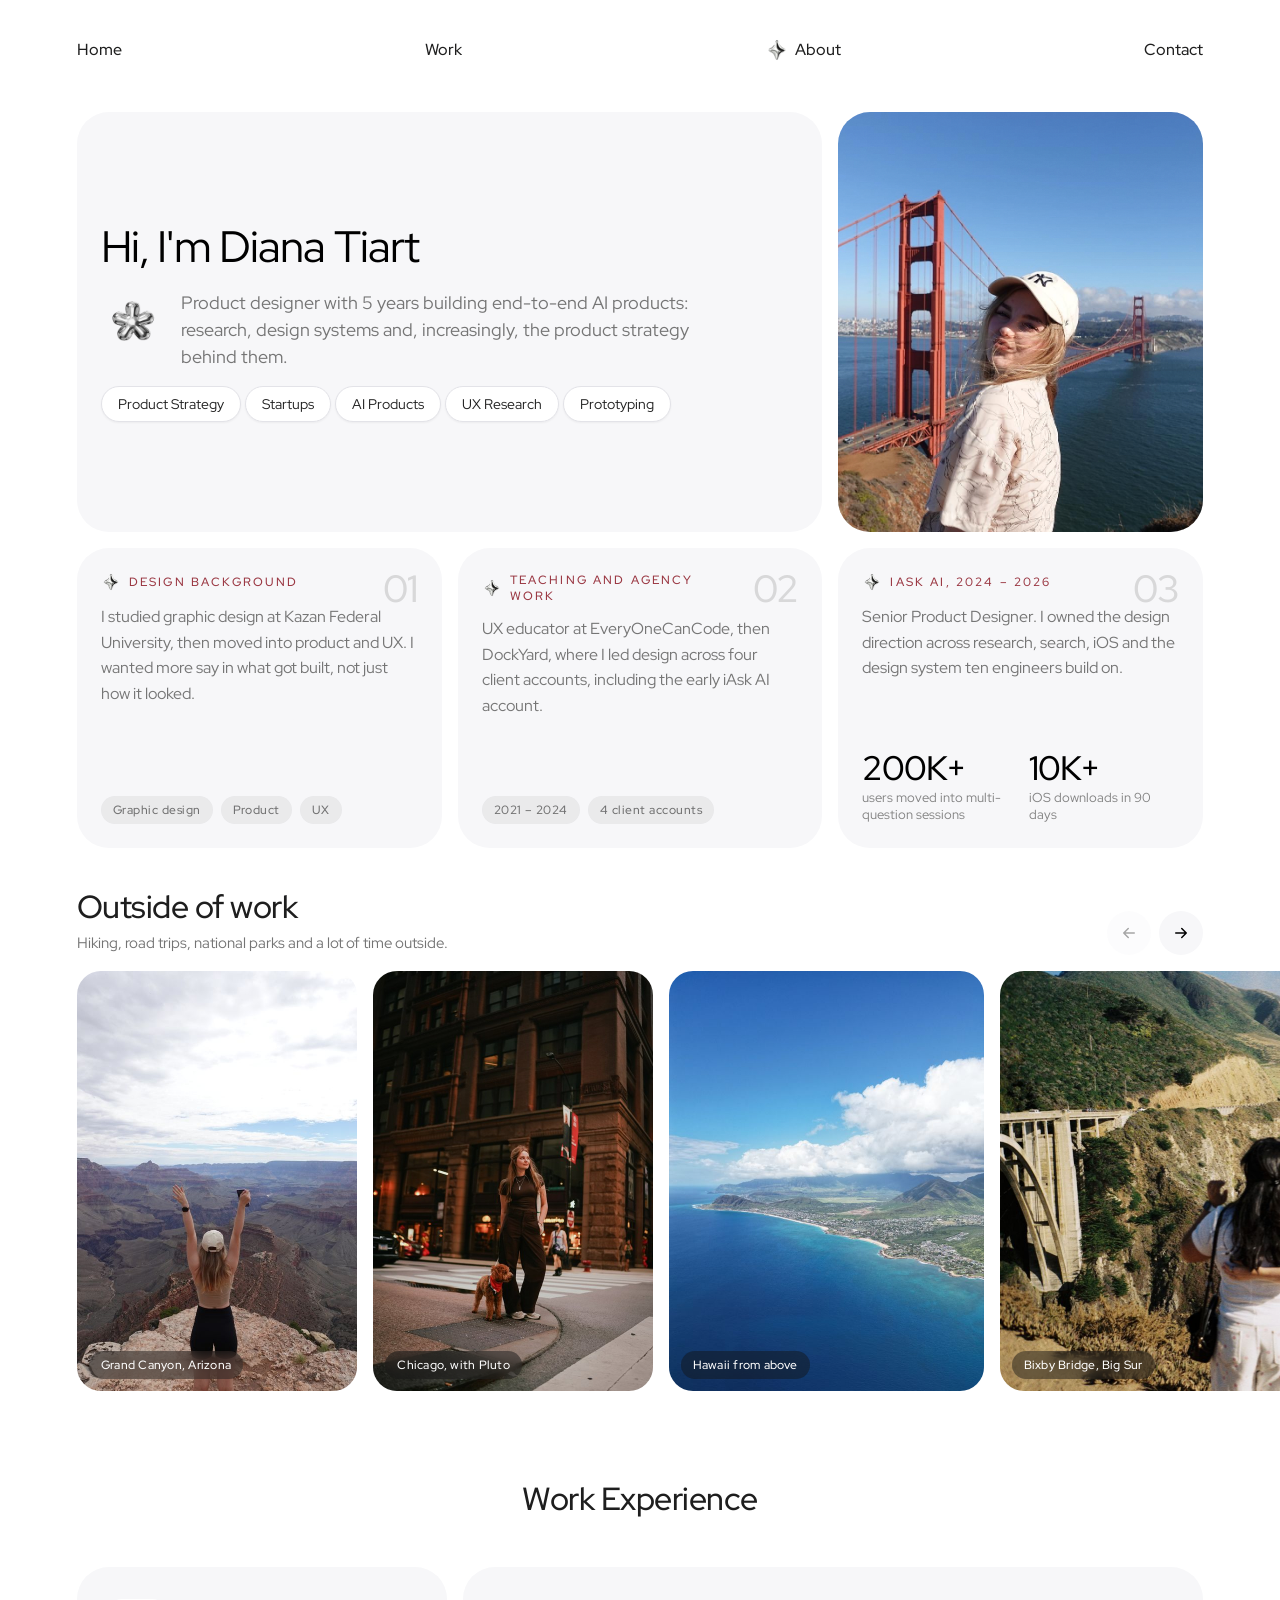
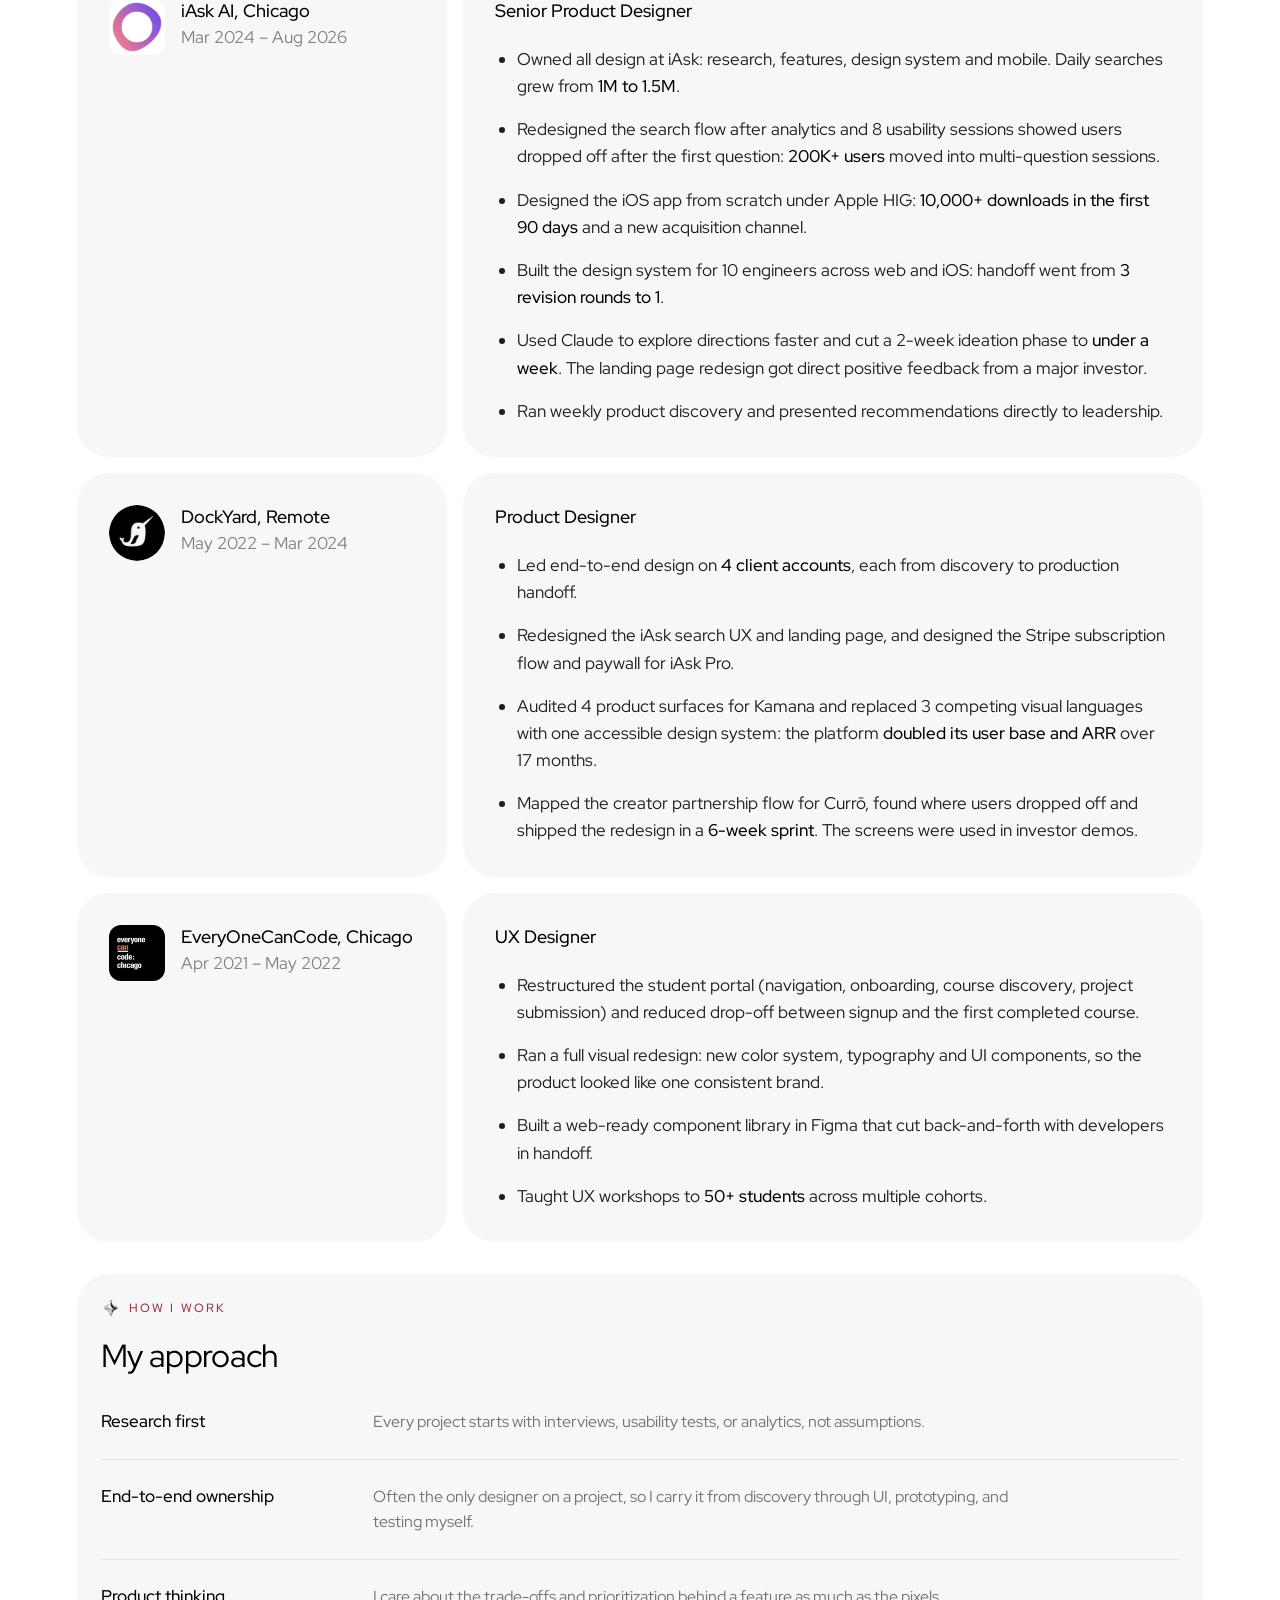
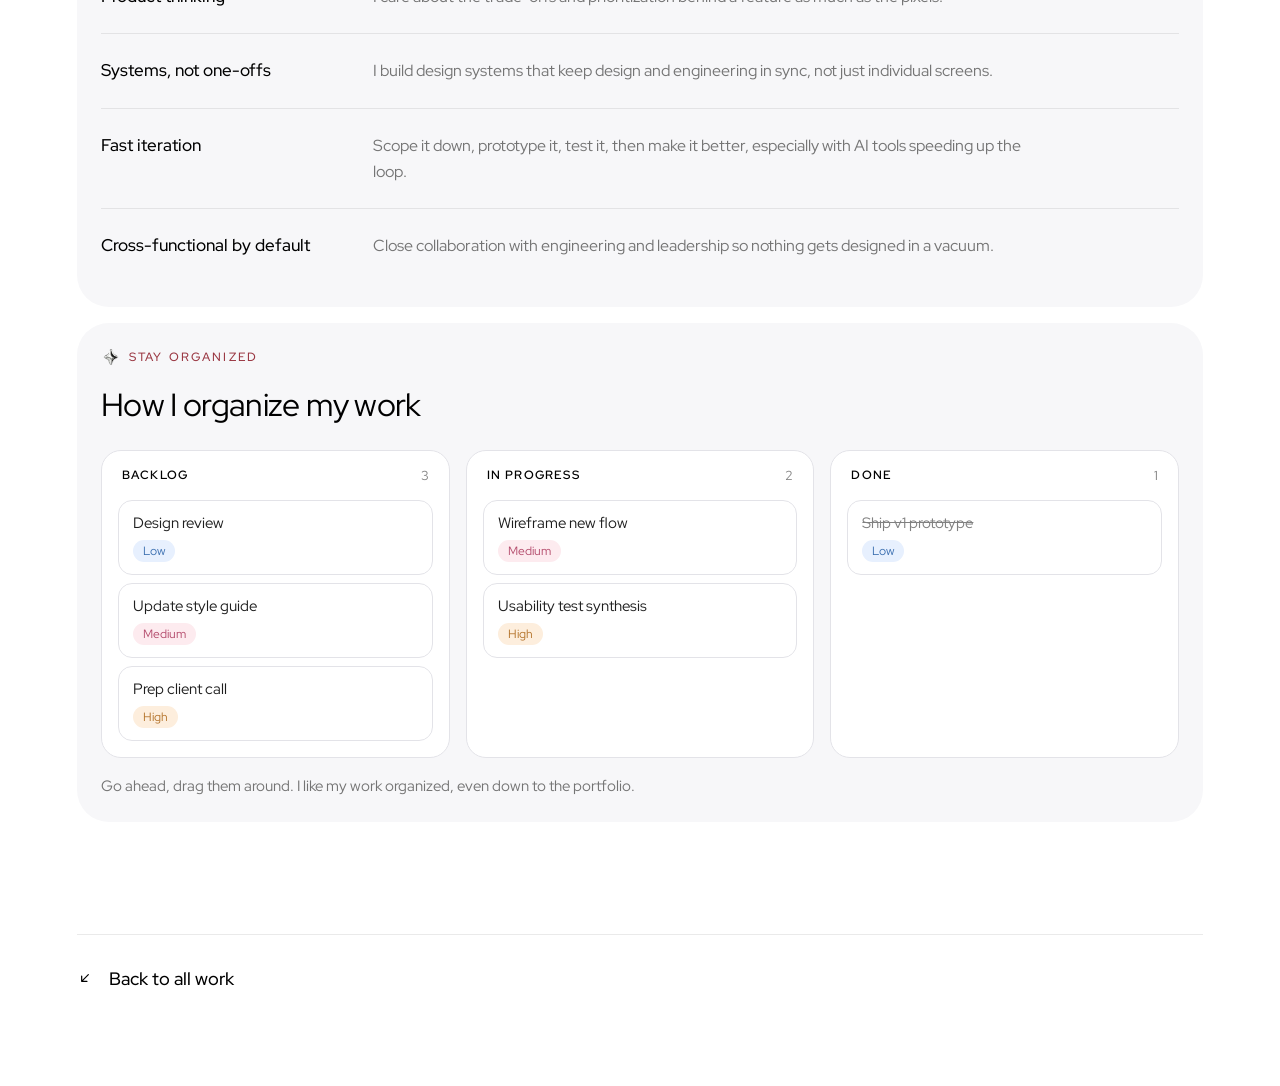
==== commit 2d587f68: "Add files via upload" ====
--- a/site/about.html
+++ b/site/about.html
@@ -14,7 +14,7 @@
   <link rel="preconnect" href="https://fonts.gstatic.com" crossorigin>
   <link href="https://fonts.googleapis.com/css2?family=Red+Hat+Display:wght@400;500&display=swap" rel="stylesheet">
 
-  <link rel="stylesheet" href="styles.css?v=198">
+  <link rel="stylesheet" href="styles.css?v=199">
 </head>
 <body>
   <div class="grain" aria-hidden="true"></div>
@@ -22,19 +22,19 @@
   <header class="nav-wrap">
     <nav class="pill-nav">
       <a href="index.html#home" class="pill-nav__item">
-        <span class="pill-nav__icon" aria-hidden="true"><img class="pill-nav__icon-img" src="assets/menu-star.png?v=2" alt="" width="24" height="24"></span>
+        <span class="pill-nav__icon" aria-hidden="true"><img class="pill-nav__icon-img" src="assets/menu-star.png?v=3" alt="" width="24" height="24"></span>
         <span class="pill-nav__label"><span class="pill-nav__label-inner">Home</span><span class="pill-nav__label-inner" aria-hidden="true">Home</span></span>
       </a>
       <a href="work.html" class="pill-nav__item">
-        <span class="pill-nav__icon" aria-hidden="true"><img class="pill-nav__icon-img" src="assets/menu-star.png?v=2" alt="" width="24" height="24"></span>
+        <span class="pill-nav__icon" aria-hidden="true"><img class="pill-nav__icon-img" src="assets/menu-star.png?v=3" alt="" width="24" height="24"></span>
         <span class="pill-nav__label"><span class="pill-nav__label-inner">Work</span><span class="pill-nav__label-inner" aria-hidden="true">Work</span></span>
       </a>
       <a href="about.html" class="pill-nav__item is-active">
-        <span class="pill-nav__icon" aria-hidden="true"><img class="pill-nav__icon-img" src="assets/menu-star.png?v=2" alt="" width="24" height="24"></span>
+        <span class="pill-nav__icon" aria-hidden="true"><img class="pill-nav__icon-img" src="assets/menu-star.png?v=3" alt="" width="24" height="24"></span>
         <span class="pill-nav__label"><span class="pill-nav__label-inner">About</span><span class="pill-nav__label-inner" aria-hidden="true">About</span></span>
       </a>
       <a href="contact.html" class="pill-nav__item">
-        <span class="pill-nav__icon" aria-hidden="true"><img class="pill-nav__icon-img" src="assets/menu-star.png?v=2" alt="" width="24" height="24"></span>
+        <span class="pill-nav__icon" aria-hidden="true"><img class="pill-nav__icon-img" src="assets/menu-star.png?v=3" alt="" width="24" height="24"></span>
         <span class="pill-nav__label"><span class="pill-nav__label-inner">Contact</span><span class="pill-nav__label-inner" aria-hidden="true">Contact</span></span>
       </a>
     </nav>
@@ -61,27 +61,27 @@
         </div>
 
         <div class="about-block about-block--photo span-2 rise" style="--d:120ms">
-          <img src="assets/diana-golden-gate.jpg?v=1" alt="Diana Tiart at the Golden Gate Bridge, San Francisco">
+          <img src="assets/diana-golden-gate.jpg?v=2" alt="Diana Tiart at the Golden Gate Bridge, San Francisco">
         </div>
 
         <!-- Story: three steps, colour-coded -->
         <div class="about-block about-block--step about-block--step-1 span-2 rise" style="--d:160ms">
           <span class="step__num" aria-hidden="true">01</span>
-          <span class="about-block__eyebrow about-block__eyebrow--icon"><img src="assets/menu-star.png?v=2" alt="" width="20" height="20">Design background</span>
+          <span class="about-block__eyebrow about-block__eyebrow--icon"><img src="assets/menu-star.png?v=3" alt="" width="20" height="20">Design background</span>
           <p class="about-block__text">I studied graphic design at Kazan Federal University, then moved into product and UX. I wanted more say in what got built, not just how it looked.</p>
           <div class="step__chips"><span>Graphic design</span><span>Product</span><span>UX</span></div>
         </div>
 
         <div class="about-block about-block--step about-block--step-2 span-2 rise" style="--d:200ms">
           <span class="step__num" aria-hidden="true">02</span>
-          <span class="about-block__eyebrow about-block__eyebrow--icon"><img src="assets/menu-star.png?v=2" alt="" width="20" height="20">Teaching and agency work</span>
+          <span class="about-block__eyebrow about-block__eyebrow--icon"><img src="assets/menu-star.png?v=3" alt="" width="20" height="20">Teaching and agency work</span>
           <p class="about-block__text">UX educator at EveryOneCanCode, then DockYard, where I led design across four client accounts, including the early iAsk AI account.</p>
           <div class="step__chips"><span>2021 – 2024</span><span>4 client accounts</span></div>
         </div>
 
         <div class="about-block about-block--step about-block--step-3 span-2 rise" style="--d:240ms">
           <span class="step__num" aria-hidden="true">03</span>
-          <span class="about-block__eyebrow about-block__eyebrow--icon"><img src="assets/menu-star.png?v=2" alt="" width="20" height="20">iAsk AI, 2024 – 2026</span>
+          <span class="about-block__eyebrow about-block__eyebrow--icon"><img src="assets/menu-star.png?v=3" alt="" width="20" height="20">iAsk AI, 2024 – 2026</span>
           <p class="about-block__text">Senior Product Designer. I owned the design direction across research, search, iOS and the design system ten engineers build on.</p>
           <div class="step__stats">
             <div><strong>200K+</strong><span>users moved into multi-question sessions</span></div>
@@ -206,7 +206,7 @@
              what's already known about her actual workflow — hers to edit,
              not copied from that reference site. -->
         <div class="about-block about-block--philosophy span-6 rise" style="--d:360ms">
-          <span class="about-block__eyebrow about-block__eyebrow--icon"><img src="assets/menu-star.png?v=2" alt="" width="20" height="20">How I Work</span>
+          <span class="about-block__eyebrow about-block__eyebrow--icon"><img src="assets/menu-star.png?v=3" alt="" width="20" height="20">How I Work</span>
           <h2 class="about-block__heading">My approach</h2>
           <div class="about-philosophy-list">
             <div class="about-philosophy-row">
@@ -240,7 +240,7 @@
              how she stays organized. Placeholder task names only (per
              Diana's call); nothing here persists after a page reload. -->
         <div class="about-block about-block--board span-6 rise" style="--d:400ms">
-          <span class="about-block__eyebrow about-block__eyebrow--icon"><img src="assets/menu-star.png?v=2" alt="" width="20" height="20">Stay Organized</span>
+          <span class="about-block__eyebrow about-block__eyebrow--icon"><img src="assets/menu-star.png?v=3" alt="" width="20" height="20">Stay Organized</span>
           <h2 class="about-block__heading">How I organize my work</h2>
           <div class="mini-board" id="mini-board">
             <div class="mini-board__col">
@@ -306,6 +306,6 @@
     </section>
   </main>
 
-  <script src="script.js?v=22"></script>
+  <script src="script.js?v=23"></script>
 </body>
 </html>
--- a/site/styles.css
+++ b/site/styles.css
@@ -1647,7 +1647,7 @@
   color: var(--color-sparkle);
 }
 
-/* eyebrow variant carrying the small glossy sparkle (assets/menu-star.png)
+/* eyebrow variant carrying the small glossy sparkle (assets/menu-star.png?v=2)
    used as a repeating accent — same icon the nav uses, echoed down the
    page so the "glossy icon" motif shows up more than once, per Diana's
    2026-09-26 note ("на протяжении всей страницы... глянцевые иконки") */
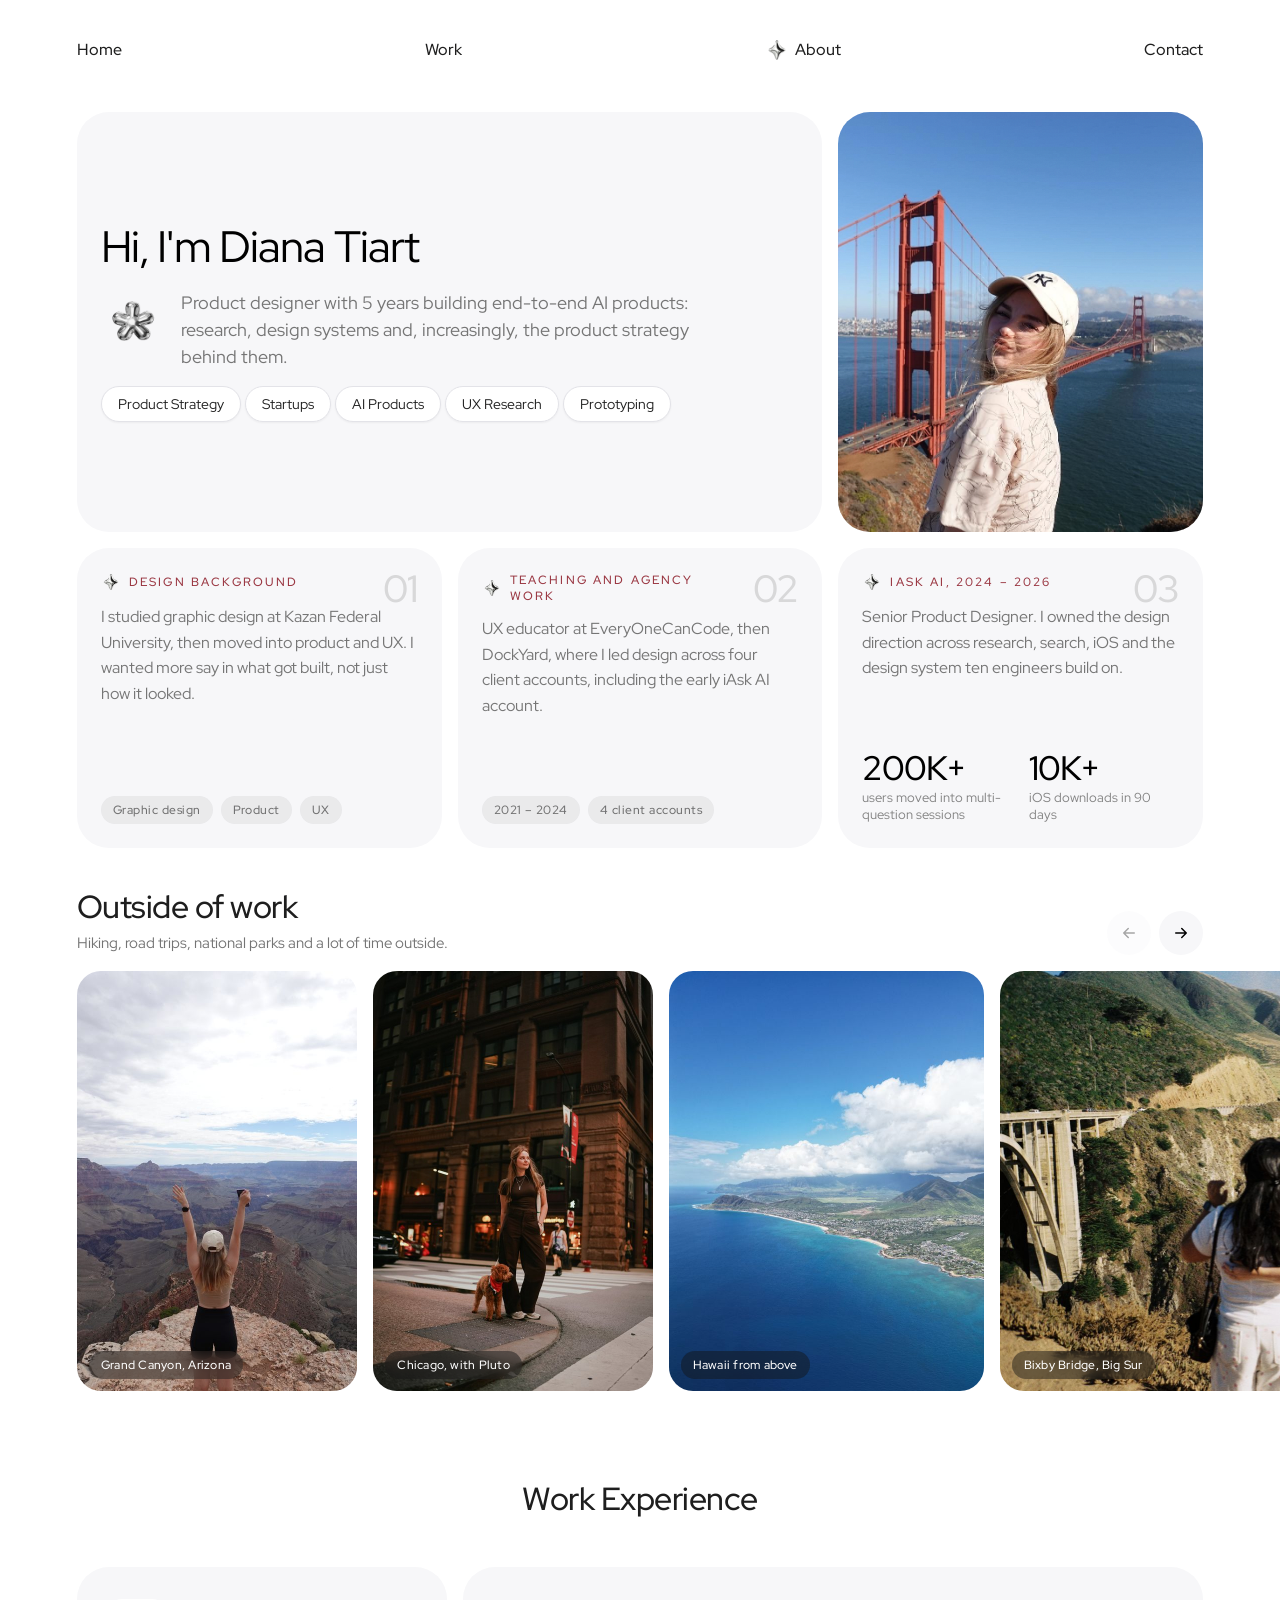
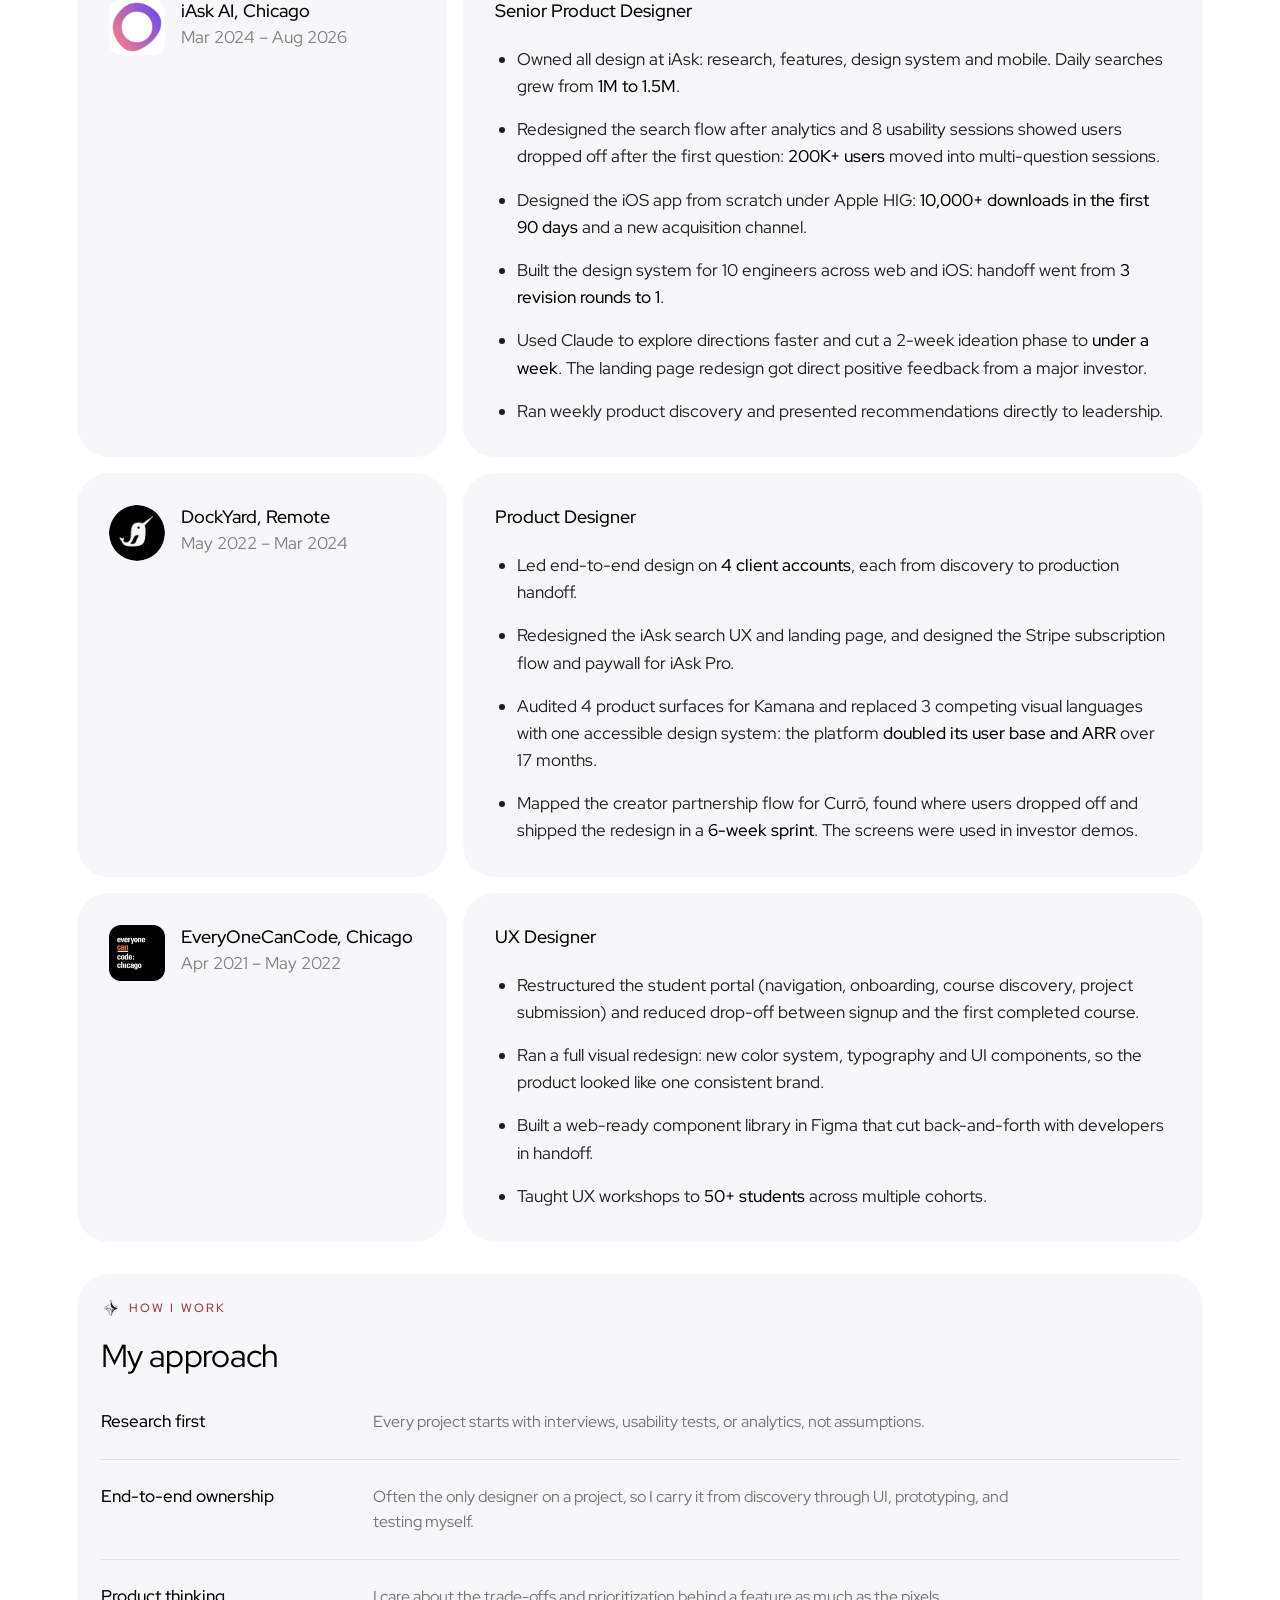
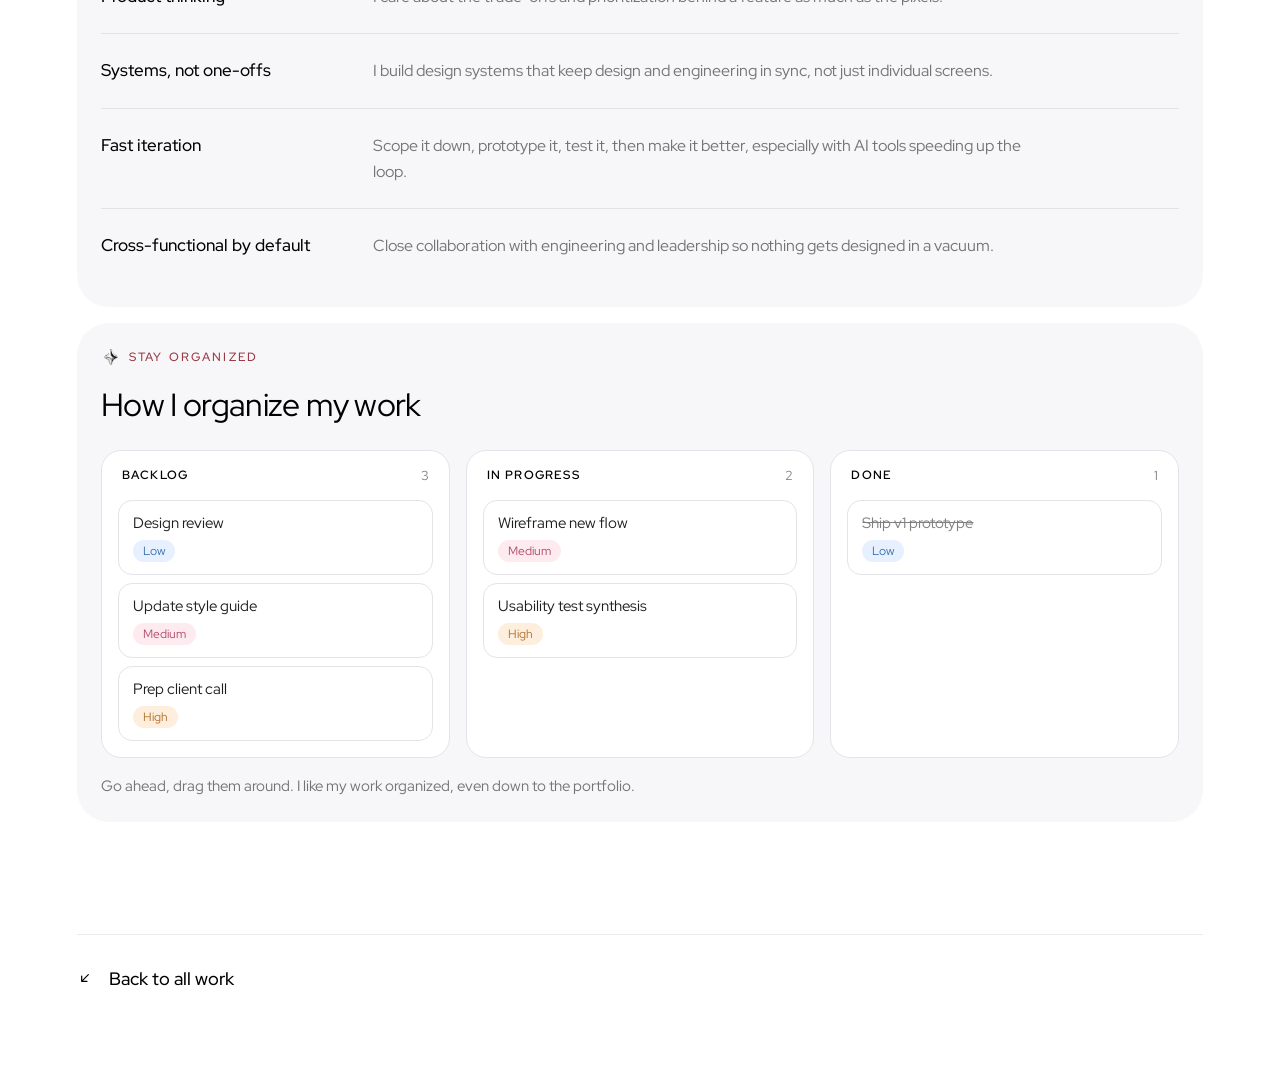
==== commit 10537fd9: "Add files via upload" ====
--- a/site/about.html
+++ b/site/about.html
@@ -14,26 +14,26 @@
   <link rel="preconnect" href="https://fonts.gstatic.com" crossorigin>
   <link href="https://fonts.googleapis.com/css2?family=Red+Hat+Display:wght@400;500&display=swap" rel="stylesheet">
 
-  <link rel="stylesheet" href="styles.css?v=199">
+  <link rel="stylesheet" href="styles.css?v=202">
 </head>
 <body>
   <div class="grain" aria-hidden="true"></div>
 
   <header class="nav-wrap">
     <nav class="pill-nav">
-      <a href="index.html#home" class="pill-nav__item">
+      <a href="/" class="pill-nav__item">
         <span class="pill-nav__icon" aria-hidden="true"><img class="pill-nav__icon-img" src="assets/menu-star.png?v=3" alt="" width="24" height="24"></span>
         <span class="pill-nav__label"><span class="pill-nav__label-inner">Home</span><span class="pill-nav__label-inner" aria-hidden="true">Home</span></span>
       </a>
-      <a href="work.html" class="pill-nav__item">
+      <a href="/work" class="pill-nav__item">
         <span class="pill-nav__icon" aria-hidden="true"><img class="pill-nav__icon-img" src="assets/menu-star.png?v=3" alt="" width="24" height="24"></span>
         <span class="pill-nav__label"><span class="pill-nav__label-inner">Work</span><span class="pill-nav__label-inner" aria-hidden="true">Work</span></span>
       </a>
-      <a href="about.html" class="pill-nav__item is-active">
+      <a href="/about" class="pill-nav__item is-active">
         <span class="pill-nav__icon" aria-hidden="true"><img class="pill-nav__icon-img" src="assets/menu-star.png?v=3" alt="" width="24" height="24"></span>
         <span class="pill-nav__label"><span class="pill-nav__label-inner">About</span><span class="pill-nav__label-inner" aria-hidden="true">About</span></span>
       </a>
-      <a href="contact.html" class="pill-nav__item">
+      <a href="/contact" class="pill-nav__item">
         <span class="pill-nav__icon" aria-hidden="true"><img class="pill-nav__icon-img" src="assets/menu-star.png?v=3" alt="" width="24" height="24"></span>
         <span class="pill-nav__label"><span class="pill-nav__label-inner">Contact</span><span class="pill-nav__label-inner" aria-hidden="true">Contact</span></span>
       </a>
@@ -296,7 +296,7 @@
         </div>
 
         <div class="case-footer span-6 rise" style="--d:520ms">
-          <a class="case-footer__next case-footer__next--back" href="work.html">
+          <a class="case-footer__next case-footer__next--back" href="/work">
             <svg width="16" height="16" viewBox="0 0 24 24" fill="none"><path d="M7 17L17 7M17 7H9M17 7V15" stroke="currentColor" stroke-width="1.8" stroke-linecap="round" stroke-linejoin="round"/></svg>
             Back to all work
           </a>
@@ -306,6 +306,6 @@
     </section>
   </main>
 
-  <script src="script.js?v=23"></script>
+  <script src="script.js?v=24"></script>
 </body>
 </html>
--- a/site/styles.css
+++ b/site/styles.css
@@ -3502,3 +3502,21 @@
 @media (max-width: 720px) {
   .contact-page { align-items: flex-start; padding-top: max(120px, 17svh); }
 }
+
+/* in-app browsers (Telegram, Instagram, LinkedIn) can anchor a fixed element
+   below their own top bar while the page still scrolls underneath it, so text
+   showed through the gap above the nav. Extend the nav backdrop upward past the
+   viewport edge; in a normal browser this part is off-screen and invisible. */
+.nav-wrap::before {
+  content: "";
+  position: absolute;
+  left: 0;
+  right: 0;
+  bottom: 100%;
+  height: 320px;
+  background: inherit;
+  -webkit-backdrop-filter: inherit;
+  backdrop-filter: inherit;
+  pointer-events: none;
+  transition: background-color 700ms var(--ease);
+}
